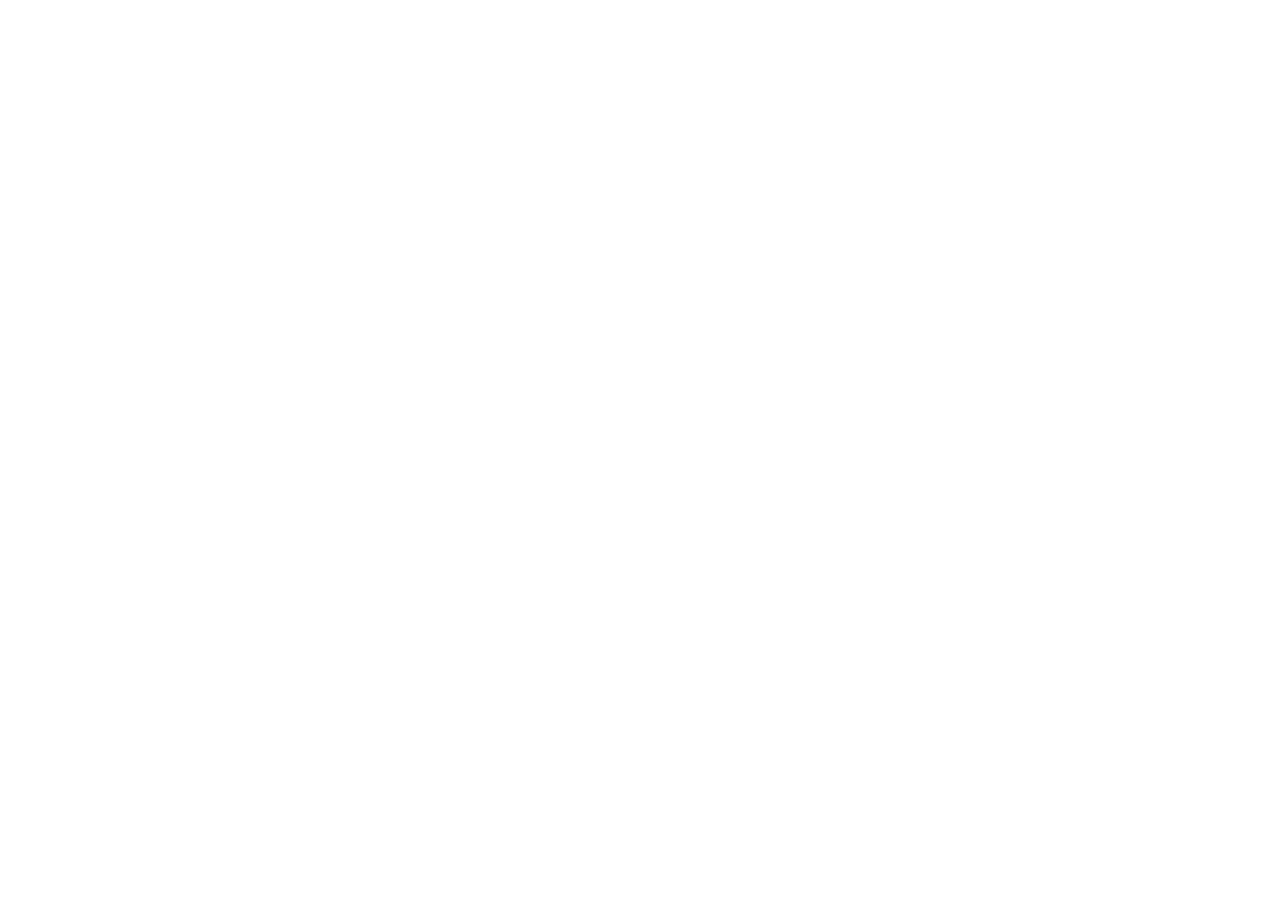
==== index.html @ f56134b8 "提交资料" ====
<!DOCTYPE html>
<html lang="zh-CN">

<head>
    <meta charset="UTF-8">
    <meta name="viewport" content="width=device-width, initial-scale=1.0">
    <title>Document</title>
</head>

<body>

</body>

</html>
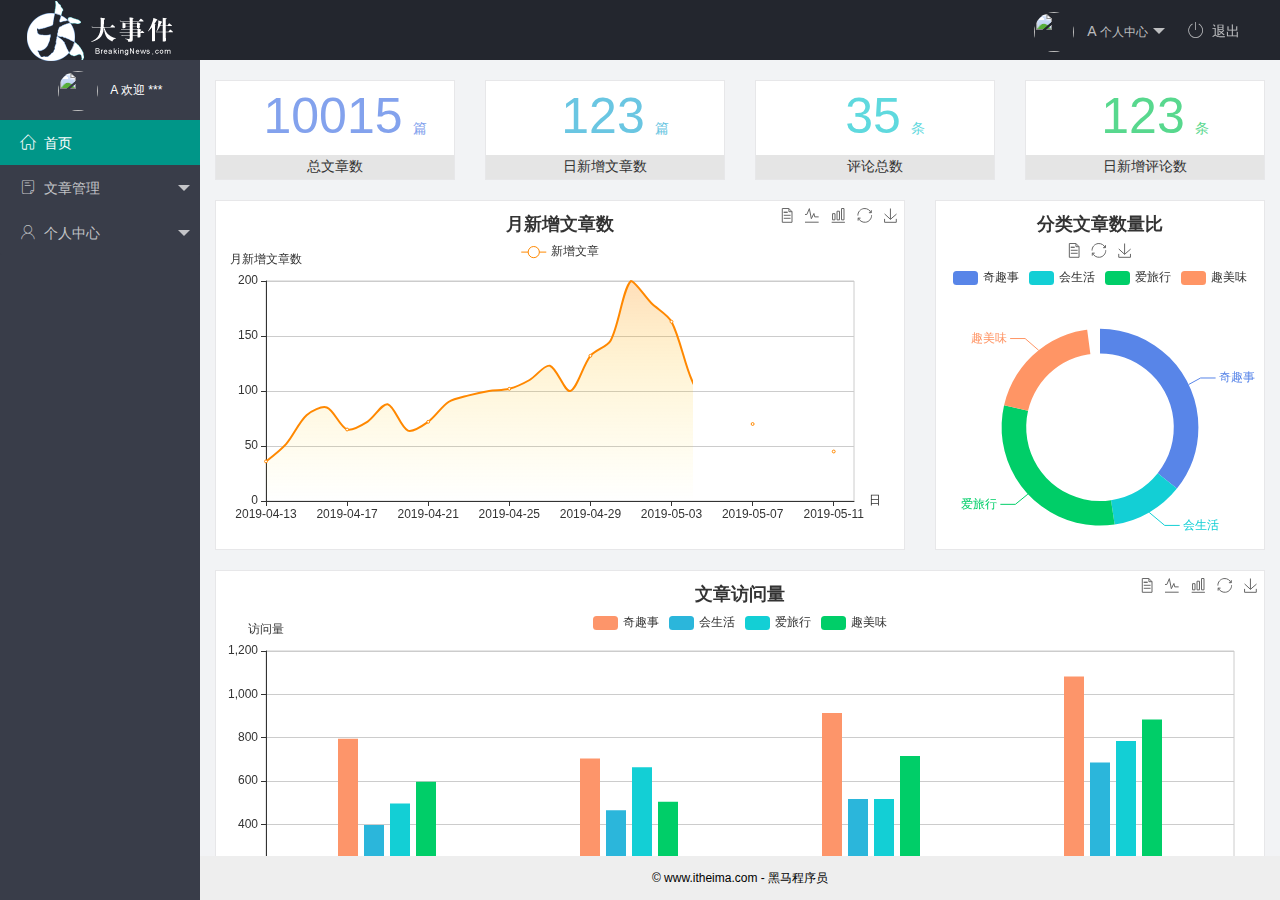
==== commit fdb45d20: "个人中心数据提交" ====
--- a/index.html
+++ b/index.html
@@ -1,14 +1,104 @@
 <!DOCTYPE html>
-<html lang="zh-CN">
+<html lang="en">
 
 <head>
-    <meta charset="UTF-8">
-    <meta name="viewport" content="width=device-width, initial-scale=1.0">
-    <title>Document</title>
+    <meta charset="utf-8">
+    <meta name="viewport" content="width=device-width, initial-scale=1, maximum-scale=1">
+    <title>后台主页</title>
+    <!-- 导入layui样式 -->
+    <link rel="stylesheet" href="assets/lib/layui/css/layui.css">
+    <!-- 导入第三方字体图标库 -->
+    <link rel="stylesheet" href="assets/fonts/iconfont.css">
+    <!-- 导入自己的css样式 -->
+    <link rel="stylesheet" href="assets/css/index.css">
 </head>
 
-<body>
+<body class="layui-layout-body">
+    <div class="layui-layout layui-layout-admin">
+        <div class="layui-header">
+            <div class="layui-logo">
+                <img src="assets/images/logo.png" alt="">
+            </div>
+            <!-- 头部区域（可配合layui已有的水平导航） -->
+            <ul class="layui-nav layui-layout-right">
+                <li class="layui-nav-item">
+                    <!-- 右侧导航栏上面的头像 -->
+                    <a href="javascript:;" class="userinfo">
+                        <img src="http://t.cn/RCzsdCq" class="layui-nav-img">
+                        <span class="text-avatar">A</span>
+                        个人中心
+                    </a>
+                    <dl class="layui-nav-child">
+                        <dd><a href="/user/user_info.html">基本资料</a></dd>
+                        <dd><a href="/user/user_avatar.html">更换头像</a></dd>
+                        <dd><a href="/user/user_pwd.html">重置密码</a></dd>
+                    </dl>
+                </li>
+                <li class="layui-nav-item">
+                    <a href="javascript:;" id="btnLogout"><span class="iconfont icon-tuichu"></span>退出</a>
+                </li>
+            </ul>
+        </div>
+        <div class="layui-side layui-bg-black">
+            <div class="layui-side-scroll">
+                <!-- 左侧侧边栏上面的头像 -->
+                <div class="userinfo">
+                    <img src="http://t.cn/RCzsdCq" class="layui-nav-img">
+                    <span class="text-avatar">A</span>
+                    <span id="welcome">欢迎 ***</span>
+                </div>
+                <!-- 左侧导航区域（可配合layui已有的垂直导航） -->
+                <!-- lay-shrink="all"  实现左侧菜单互斥效果 -->
+                <ul class="layui-nav layui-nav-tree " lay-shrink="all">
+                    <!-- 为首页对应的导航 Item 项添加默认高亮效果 -->
+                    <li class=" layui-nav-item layui-this">
+                        <a href="./home/dashboard.html" target="fm">
+                            <span class="iconfont icon-home"></span>首页
+                        </a>
+                    </li>
+                    <li class=" layui-nav-item">
+                        <a href="javascript:;"><span class="iconfont icon-16"></span>文章管理</a>
+                        <dl class="layui-nav-child">
+                            <dd><a href="javascript:;">
+                                    <i class="layui-icon layui-icon-app"></i> 文章类别</a></dd>
+                            <dd><a href="javascript:;">
+                                    <i class="layui-icon layui-icon-app"></i> 文章列表</a></dd>
+                            <dd><a href="javascript:;">
+                                    <i class="layui-icon layui-icon-app"></i> 发布文章</a></dd>
+                        </dl>
+                    </li>
+                    <li class="layui-nav-item">
+                        <a href="javascript:;"><span class="iconfont icon-user"></span>个人中心</a>
+                        <dl class="layui-nav-child">
+                            <dd><a href="javascript:;"><i class="layui-icon layui-icon-app"></i> 基本资料</a></dd>
+                            <!-- 修改 index.html 中对应链接的属性 -->
+                            <dd><a href="user/user_avatar.html" target="fm"><i class="layui-icon layui-icon-app"></i>
+                                    更换头像</a></dd>
+                            <dd><a href="javascript:;"><i class="layui-icon layui-icon-app"></i> 重置密码</a></dd>
+                        </dl>
+                    </li>
+                </ul>
+            </div>
+        </div>
 
+        <div class="layui-body">
+            <!-- 内容主体区域 -->
+            <iframe src="./home/dashboard.html" name="fm" frameborder="0"></iframe>
+        </div>
+
+        <div class="layui-footer">
+            <!-- 底部固定区域 -->
+            © www.itheima.com - 黑马程序员
+        </div>
+    </div>
+    <!-- 导入layui的js文件 -->
+    <script src="assets/lib/layui/layui.all.js"></script>
+    <!-- 导入jquery的js -->
+    <script src="assets/lib/jquery.js"></script>
+    <!-- 导入baseAPI.JS -->
+    <script src="assets/js/baseAPI.js"></script>
+    <!-- 导入自己创建的js文件 -->
+    <script src="assets/js/index.js"></script>
 </body>
 
 </html>--- a/assets/lib/layui/css/layui.css
+++ b/assets/lib/layui/css/layui.css
@@ -0,0 +1,2 @@
+/** layui-v2.5.5 MIT License By https://www.layui.com */
+ .layui-inline,img{display:inline-block;vertical-align:middle}h1,h2,h3,h4,h5,h6{font-weight:400}.layui-edge,.layui-header,.layui-inline,.layui-main{position:relative}.layui-body,.layui-edge,.layui-elip{overflow:hidden}.layui-btn,.layui-edge,.layui-inline,img{vertical-align:middle}.layui-btn,.layui-disabled,.layui-icon,.layui-unselect{-moz-user-select:none;-webkit-user-select:none;-ms-user-select:none}.layui-elip,.layui-form-checkbox span,.layui-form-pane .layui-form-label{text-overflow:ellipsis;white-space:nowrap}.layui-breadcrumb,.layui-tree-btnGroup{visibility:hidden}blockquote,body,button,dd,div,dl,dt,form,h1,h2,h3,h4,h5,h6,input,li,ol,p,pre,td,textarea,th,ul{margin:0;padding:0;-webkit-tap-highlight-color:rgba(0,0,0,0)}a:active,a:hover{outline:0}img{border:none}li{list-style:none}table{border-collapse:collapse;border-spacing:0}h4,h5,h6{font-size:100%}button,input,optgroup,option,select,textarea{font-family:inherit;font-size:inherit;font-style:inherit;font-weight:inherit;outline:0}pre{white-space:pre-wrap;white-space:-moz-pre-wrap;white-space:-pre-wrap;white-space:-o-pre-wrap;word-wrap:break-word}body{line-height:24px;font:14px Helvetica Neue,Helvetica,PingFang SC,Tahoma,Arial,sans-serif}hr{height:1px;margin:10px 0;border:0;clear:both}a{color:#333;text-decoration:none}a:hover{color:#777}a cite{font-style:normal;*cursor:pointer}.layui-border-box,.layui-border-box *{box-sizing:border-box}.layui-box,.layui-box *{box-sizing:content-box}.layui-clear{clear:both;*zoom:1}.layui-clear:after{content:'\20';clear:both;*zoom:1;display:block;height:0}.layui-inline{*display:inline;*zoom:1}.layui-edge{display:inline-block;width:0;height:0;border-width:6px;border-style:dashed;border-color:transparent}.layui-edge-top{top:-4px;border-bottom-color:#999;border-bottom-style:solid}.layui-edge-right{border-left-color:#999;border-left-style:solid}.layui-edge-bottom{top:2px;border-top-color:#999;border-top-style:solid}.layui-edge-left{border-right-color:#999;border-right-style:solid}.layui-disabled,.layui-disabled:hover{color:#d2d2d2!important;cursor:not-allowed!important}.layui-circle{border-radius:100%}.layui-show{display:block!important}.layui-hide{display:none!important}@font-face{font-family:layui-icon;src:url(../font/iconfont.eot?v=250);src:url(../font/iconfont.eot?v=250#iefix) format('embedded-opentype'),url(../font/iconfont.woff2?v=250) format('woff2'),url(../font/iconfont.woff?v=250) format('woff'),url(../font/iconfont.ttf?v=250) format('truetype'),url(../font/iconfont.svg?v=250#layui-icon) format('svg')}.layui-icon{font-family:layui-icon!important;font-size:16px;font-style:normal;-webkit-font-smoothing:antialiased;-moz-osx-font-smoothing:grayscale}.layui-icon-reply-fill:before{content:"\e611"}.layui-icon-set-fill:before{content:"\e614"}.layui-icon-menu-fill:before{content:"\e60f"}.layui-icon-search:before{content:"\e615"}.layui-icon-share:before{content:"\e641"}.layui-icon-set-sm:before{content:"\e620"}.layui-icon-engine:before{content:"\e628"}.layui-icon-close:before{content:"\1006"}.layui-icon-close-fill:before{content:"\1007"}.layui-icon-chart-screen:before{content:"\e629"}.layui-icon-star:before{content:"\e600"}.layui-icon-circle-dot:before{content:"\e617"}.layui-icon-chat:before{content:"\e606"}.layui-icon-release:before{content:"\e609"}.layui-icon-list:before{content:"\e60a"}.layui-icon-chart:before{content:"\e62c"}.layui-icon-ok-circle:before{content:"\1005"}.layui-icon-layim-theme:before{content:"\e61b"}.layui-icon-table:before{content:"\e62d"}.layui-icon-right:before{content:"\e602"}.layui-icon-left:before{content:"\e603"}.layui-icon-cart-simple:before{content:"\e698"}.layui-icon-face-cry:before{content:"\e69c"}.layui-icon-face-smile:before{content:"\e6af"}.layui-icon-survey:before{content:"\e6b2"}.layui-icon-tree:before{content:"\e62e"}.layui-icon-upload-circle:before{content:"\e62f"}.layui-icon-add-circle:before{content:"\e61f"}.layui-icon-download-circle:before{content:"\e601"}.layui-icon-templeate-1:before{content:"\e630"}.layui-icon-util:before{content:"\e631"}.layui-icon-face-surprised:before{content:"\e664"}.layui-icon-edit:before{content:"\e642"}.layui-icon-speaker:before{content:"\e645"}.layui-icon-down:before{content:"\e61a"}.layui-icon-file:before{content:"\e621"}.layui-icon-layouts:before{content:"\e632"}.layui-icon-rate-half:before{content:"\e6c9"}.layui-icon-add-circle-fine:before{content:"\e608"}.layui-icon-prev-circle:before{content:"\e633"}.layui-icon-read:before{content:"\e705"}.layui-icon-404:before{content:"\e61c"}.layui-icon-carousel:before{content:"\e634"}.layui-icon-help:before{content:"\e607"}.layui-icon-code-circle:before{content:"\e635"}.layui-icon-water:before{content:"\e636"}.layui-icon-username:before{content:"\e66f"}.layui-icon-find-fill:before{content:"\e670"}.layui-icon-about:before{content:"\e60b"}.layui-icon-location:before{content:"\e715"}.layui-icon-up:before{content:"\e619"}.layui-icon-pause:before{content:"\e651"}.layui-icon-date:before{content:"\e637"}.layui-icon-layim-uploadfile:before{content:"\e61d"}.layui-icon-delete:before{content:"\e640"}.layui-icon-play:before{content:"\e652"}.layui-icon-top:before{content:"\e604"}.layui-icon-friends:before{content:"\e612"}.layui-icon-refresh-3:before{content:"\e9aa"}.layui-icon-ok:before{content:"\e605"}.layui-icon-layer:before{content:"\e638"}.layui-icon-face-smile-fine:before{content:"\e60c"}.layui-icon-dollar:before{content:"\e659"}.layui-icon-group:before{content:"\e613"}.layui-icon-layim-download:before{content:"\e61e"}.layui-icon-picture-fine:before{content:"\e60d"}.layui-icon-link:before{content:"\e64c"}.layui-icon-diamond:before{content:"\e735"}.layui-icon-log:before{content:"\e60e"}.layui-icon-rate-solid:before{content:"\e67a"}.layui-icon-fonts-del:before{content:"\e64f"}.layui-icon-unlink:before{content:"\e64d"}.layui-icon-fonts-clear:before{content:"\e639"}.layui-icon-triangle-r:before{content:"\e623"}.layui-icon-circle:before{content:"\e63f"}.layui-icon-radio:before{content:"\e643"}.layui-icon-align-center:before{content:"\e647"}.layui-icon-align-right:before{content:"\e648"}.layui-icon-align-left:before{content:"\e649"}.layui-icon-loading-1:before{content:"\e63e"}.layui-icon-return:before{content:"\e65c"}.layui-icon-fonts-strong:before{content:"\e62b"}.layui-icon-upload:before{content:"\e67c"}.layui-icon-dialogue:before{content:"\e63a"}.layui-icon-video:before{content:"\e6ed"}.layui-icon-headset:before{content:"\e6fc"}.layui-icon-cellphone-fine:before{content:"\e63b"}.layui-icon-add-1:before{content:"\e654"}.layui-icon-face-smile-b:before{content:"\e650"}.layui-icon-fonts-html:before{content:"\e64b"}.layui-icon-form:before{content:"\e63c"}.layui-icon-cart:before{content:"\e657"}.layui-icon-camera-fill:before{content:"\e65d"}.layui-icon-tabs:before{content:"\e62a"}.layui-icon-fonts-code:before{content:"\e64e"}.layui-icon-fire:before{content:"\e756"}.layui-icon-set:before{content:"\e716"}.layui-icon-fonts-u:before{content:"\e646"}.layui-icon-triangle-d:before{content:"\e625"}.layui-icon-tips:before{content:"\e702"}.layui-icon-picture:before{content:"\e64a"}.layui-icon-more-vertical:before{content:"\e671"}.layui-icon-flag:before{content:"\e66c"}.layui-icon-loading:before{content:"\e63d"}.layui-icon-fonts-i:before{content:"\e644"}.layui-icon-refresh-1:before{content:"\e666"}.layui-icon-rmb:before{content:"\e65e"}.layui-icon-home:before{content:"\e68e"}.layui-icon-user:before{content:"\e770"}.layui-icon-notice:before{content:"\e667"}.layui-icon-login-weibo:before{content:"\e675"}.layui-icon-voice:before{content:"\e688"}.layui-icon-upload-drag:before{content:"\e681"}.layui-icon-login-qq:before{content:"\e676"}.layui-icon-snowflake:before{content:"\e6b1"}.layui-icon-file-b:before{content:"\e655"}.layui-icon-template:before{content:"\e663"}.layui-icon-auz:before{content:"\e672"}.layui-icon-console:before{content:"\e665"}.layui-icon-app:before{content:"\e653"}.layui-icon-prev:before{content:"\e65a"}.layui-icon-website:before{content:"\e7ae"}.layui-icon-next:before{content:"\e65b"}.layui-icon-component:before{content:"\e857"}.layui-icon-more:before{content:"\e65f"}.layui-icon-login-wechat:before{content:"\e677"}.layui-icon-shrink-right:before{content:"\e668"}.layui-icon-spread-left:before{content:"\e66b"}.layui-icon-camera:before{content:"\e660"}.layui-icon-note:before{content:"\e66e"}.layui-icon-refresh:before{content:"\e669"}.layui-icon-female:before{content:"\e661"}.layui-icon-male:before{content:"\e662"}.layui-icon-password:before{content:"\e673"}.layui-icon-senior:before{content:"\e674"}.layui-icon-theme:before{content:"\e66a"}.layui-icon-tread:before{content:"\e6c5"}.layui-icon-praise:before{content:"\e6c6"}.layui-icon-star-fill:before{content:"\e658"}.layui-icon-rate:before{content:"\e67b"}.layui-icon-template-1:before{content:"\e656"}.layui-icon-vercode:before{content:"\e679"}.layui-icon-cellphone:before{content:"\e678"}.layui-icon-screen-full:before{content:"\e622"}.layui-icon-screen-restore:before{content:"\e758"}.layui-icon-cols:before{content:"\e610"}.layui-icon-export:before{content:"\e67d"}.layui-icon-print:before{content:"\e66d"}.layui-icon-slider:before{content:"\e714"}.layui-icon-addition:before{content:"\e624"}.layui-icon-subtraction:before{content:"\e67e"}.layui-icon-service:before{content:"\e626"}.layui-icon-transfer:before{content:"\e691"}.layui-main{width:1140px;margin:0 auto}.layui-header{z-index:1000;height:60px}.layui-header a:hover{transition:all .5s;-webkit-transition:all .5s}.layui-side{position:fixed;left:0;top:0;bottom:0;z-index:999;width:200px;overflow-x:hidden}.layui-side-scroll{position:relative;width:220px;height:100%;overflow-x:hidden}.layui-body{position:absolute;left:200px;right:0;top:0;bottom:0;z-index:998;width:auto;overflow-y:auto;box-sizing:border-box}.layui-layout-body{overflow:hidden}.layui-layout-admin .layui-header{background-color:#23262E}.layui-layout-admin .layui-side{top:60px;width:200px;overflow-x:hidden}.layui-layout-admin .layui-body{position:fixed;top:60px;bottom:44px}.layui-layout-admin .layui-main{width:auto;margin:0 15px}.layui-layout-admin .layui-footer{position:fixed;left:200px;right:0;bottom:0;height:44px;line-height:44px;padding:0 15px;background-color:#eee}.layui-layout-admin .layui-logo{position:absolute;left:0;top:0;width:200px;height:100%;line-height:60px;text-align:center;color:#009688;font-size:16px}.layui-layout-admin .layui-header .layui-nav{background:0 0}.layui-layout-left{position:absolute!important;left:200px;top:0}.layui-layout-right{position:absolute!important;right:0;top:0}.layui-container{position:relative;margin:0 auto;padding:0 15px;box-sizing:border-box}.layui-fluid{position:relative;margin:0 auto;padding:0 15px}.layui-row:after,.layui-row:before{content:'';display:block;clear:both}.layui-col-lg1,.layui-col-lg10,.layui-col-lg11,.layui-col-lg12,.layui-col-lg2,.layui-col-lg3,.layui-col-lg4,.layui-col-lg5,.layui-col-lg6,.layui-col-lg7,.layui-col-lg8,.layui-col-lg9,.layui-col-md1,.layui-col-md10,.layui-col-md11,.layui-col-md12,.layui-col-md2,.layui-col-md3,.layui-col-md4,.layui-col-md5,.layui-col-md6,.layui-col-md7,.layui-col-md8,.layui-col-md9,.layui-col-sm1,.layui-col-sm10,.layui-col-sm11,.layui-col-sm12,.layui-col-sm2,.layui-col-sm3,.layui-col-sm4,.layui-col-sm5,.layui-col-sm6,.layui-col-sm7,.layui-col-sm8,.layui-col-sm9,.layui-col-xs1,.layui-col-xs10,.layui-col-xs11,.layui-col-xs12,.layui-col-xs2,.layui-col-xs3,.layui-col-xs4,.layui-col-xs5,.layui-col-xs6,.layui-col-xs7,.layui-col-xs8,.layui-col-xs9{position:relative;display:block;box-sizing:border-box}.layui-col-xs1,.layui-col-xs10,.layui-col-xs11,.layui-col-xs12,.layui-col-xs2,.layui-col-xs3,.layui-col-xs4,.layui-col-xs5,.layui-col-xs6,.layui-col-xs7,.layui-col-xs8,.layui-col-xs9{float:left}.layui-col-xs1{width:8.33333333%}.layui-col-xs2{width:16.66666667%}.layui-col-xs3{width:25%}.layui-col-xs4{width:33.33333333%}.layui-col-xs5{width:41.66666667%}.layui-col-xs6{width:50%}.layui-col-xs7{width:58.33333333%}.layui-col-xs8{width:66.66666667%}.layui-col-xs9{width:75%}.layui-col-xs10{width:83.33333333%}.layui-col-xs11{width:91.66666667%}.layui-col-xs12{width:100%}.layui-col-xs-offset1{margin-left:8.33333333%}.layui-col-xs-offset2{margin-left:16.66666667%}.layui-col-xs-offset3{margin-left:25%}.layui-col-xs-offset4{margin-left:33.33333333%}.layui-col-xs-offset5{margin-left:41.66666667%}.layui-col-xs-offset6{margin-left:50%}.layui-col-xs-offset7{margin-left:58.33333333%}.layui-col-xs-offset8{margin-left:66.66666667%}.layui-col-xs-offset9{margin-left:75%}.layui-col-xs-offset10{margin-left:83.33333333%}.layui-col-xs-offset11{margin-left:91.66666667%}.layui-col-xs-offset12{margin-left:100%}@media screen and (max-width:768px){.layui-hide-xs{display:none!important}.layui-show-xs-block{display:block!important}.layui-show-xs-inline{display:inline!important}.layui-show-xs-inline-block{display:inline-block!important}}@media screen and (min-width:768px){.layui-container{width:750px}.layui-hide-sm{display:none!important}.layui-show-sm-block{display:block!important}.layui-show-sm-inline{display:inline!important}.layui-show-sm-inline-block{display:inline-block!important}.layui-col-sm1,.layui-col-sm10,.layui-col-sm11,.layui-col-sm12,.layui-col-sm2,.layui-col-sm3,.layui-col-sm4,.layui-col-sm5,.layui-col-sm6,.layui-col-sm7,.layui-col-sm8,.layui-col-sm9{float:left}.layui-col-sm1{width:8.33333333%}.layui-col-sm2{width:16.66666667%}.layui-col-sm3{width:25%}.layui-col-sm4{width:33.33333333%}.layui-col-sm5{width:41.66666667%}.layui-col-sm6{width:50%}.layui-col-sm7{width:58.33333333%}.layui-col-sm8{width:66.66666667%}.layui-col-sm9{width:75%}.layui-col-sm10{width:83.33333333%}.layui-col-sm11{width:91.66666667%}.layui-col-sm12{width:100%}.layui-col-sm-offset1{margin-left:8.33333333%}.layui-col-sm-offset2{margin-left:16.66666667%}.layui-col-sm-offset3{margin-left:25%}.layui-col-sm-offset4{margin-left:33.33333333%}.layui-col-sm-offset5{margin-left:41.66666667%}.layui-col-sm-offset6{margin-left:50%}.layui-col-sm-offset7{margin-left:58.33333333%}.layui-col-sm-offset8{margin-left:66.66666667%}.layui-col-sm-offset9{margin-left:75%}.layui-col-sm-offset10{margin-left:83.33333333%}.layui-col-sm-offset11{margin-left:91.66666667%}.layui-col-sm-offset12{margin-left:100%}}@media screen and (min-width:992px){.layui-container{width:970px}.layui-hide-md{display:none!important}.layui-show-md-block{display:block!important}.layui-show-md-inline{display:inline!important}.layui-show-md-inline-block{display:inline-block!important}.layui-col-md1,.layui-col-md10,.layui-col-md11,.layui-col-md12,.layui-col-md2,.layui-col-md3,.layui-col-md4,.layui-col-md5,.layui-col-md6,.layui-col-md7,.layui-col-md8,.layui-col-md9{float:left}.layui-col-md1{width:8.33333333%}.layui-col-md2{width:16.66666667%}.layui-col-md3{width:25%}.layui-col-md4{width:33.33333333%}.layui-col-md5{width:41.66666667%}.layui-col-md6{width:50%}.layui-col-md7{width:58.33333333%}.layui-col-md8{width:66.66666667%}.layui-col-md9{width:75%}.layui-col-md10{width:83.33333333%}.layui-col-md11{width:91.66666667%}.layui-col-md12{width:100%}.layui-col-md-offset1{margin-left:8.33333333%}.layui-col-md-offset2{margin-left:16.66666667%}.layui-col-md-offset3{margin-left:25%}.layui-col-md-offset4{margin-left:33.33333333%}.layui-col-md-offset5{margin-left:41.66666667%}.layui-col-md-offset6{margin-left:50%}.layui-col-md-offset7{margin-left:58.33333333%}.layui-col-md-offset8{margin-left:66.66666667%}.layui-col-md-offset9{margin-left:75%}.layui-col-md-offset10{margin-left:83.33333333%}.layui-col-md-offset11{margin-left:91.66666667%}.layui-col-md-offset12{margin-left:100%}}@media screen and (min-width:1200px){.layui-container{width:1170px}.layui-hide-lg{display:none!important}.layui-show-lg-block{display:block!important}.layui-show-lg-inline{display:inline!important}.layui-show-lg-inline-block{display:inline-block!important}.layui-col-lg1,.layui-col-lg10,.layui-col-lg11,.layui-col-lg12,.layui-col-lg2,.layui-col-lg3,.layui-col-lg4,.layui-col-lg5,.layui-col-lg6,.layui-col-lg7,.layui-col-lg8,.layui-col-lg9{float:left}.layui-col-lg1{width:8.33333333%}.layui-col-lg2{width:16.66666667%}.layui-col-lg3{width:25%}.layui-col-lg4{width:33.33333333%}.layui-col-lg5{width:41.66666667%}.layui-col-lg6{width:50%}.layui-col-lg7{width:58.33333333%}.layui-col-lg8{width:66.66666667%}.layui-col-lg9{width:75%}.layui-col-lg10{width:83.33333333%}.layui-col-lg11{width:91.66666667%}.layui-col-lg12{width:100%}.layui-col-lg-offset1{margin-left:8.33333333%}.layui-col-lg-offset2{margin-left:16.66666667%}.layui-col-lg-offset3{margin-left:25%}.layui-col-lg-offset4{margin-left:33.33333333%}.layui-col-lg-offset5{margin-left:41.66666667%}.layui-col-lg-offset6{margin-left:50%}.layui-col-lg-offset7{margin-left:58.33333333%}.layui-col-lg-offset8{margin-left:66.66666667%}.layui-col-lg-offset9{margin-left:75%}.layui-col-lg-offset10{margin-left:83.33333333%}.layui-col-lg-offset11{margin-left:91.66666667%}.layui-col-lg-offset12{margin-left:100%}}.layui-col-space1{margin:-.5px}.layui-col-space1>*{padding:.5px}.layui-col-space3{margin:-1.5px}.layui-col-space3>*{padding:1.5px}.layui-col-space5{margin:-2.5px}.layui-col-space5>*{padding:2.5px}.layui-col-space8{margin:-3.5px}.layui-col-space8>*{padding:3.5px}.layui-col-space10{margin:-5px}.layui-col-space10>*{padding:5px}.layui-col-space12{margin:-6px}.layui-col-space12>*{padding:6px}.layui-col-space15{margin:-7.5px}.layui-col-space15>*{padding:7.5px}.layui-col-space18{margin:-9px}.layui-col-space18>*{padding:9px}.layui-col-space20{margin:-10px}.layui-col-space20>*{padding:10px}.layui-col-space22{margin:-11px}.layui-col-space22>*{padding:11px}.layui-col-space25{margin:-12.5px}.layui-col-space25>*{padding:12.5px}.layui-col-space30{margin:-15px}.layui-col-space30>*{padding:15px}.layui-btn,.layui-input,.layui-select,.layui-textarea,.layui-upload-button{outline:0;-webkit-appearance:none;transition:all .3s;-webkit-transition:all .3s;box-sizing:border-box}.layui-elem-quote{margin-bottom:10px;padding:15px;line-height:22px;border-left:5px solid #009688;border-radius:0 2px 2px 0;background-color:#f2f2f2}.layui-quote-nm{border-style:solid;border-width:1px 1px 1px 5px;background:0 0}.layui-elem-field{margin-bottom:10px;padding:0;border-width:1px;border-style:solid}.layui-elem-field legend{margin-left:20px;padding:0 10px;font-size:20px;font-weight:300}.layui-field-title{margin:10px 0 20px;border-width:1px 0 0}.layui-field-box{padding:10px 15px}.layui-field-title .layui-field-box{padding:10px 0}.layui-progress{position:relative;height:6px;border-radius:20px;background-color:#e2e2e2}.layui-progress-bar{position:absolute;left:0;top:0;width:0;max-width:100%;height:6px;border-radius:20px;text-align:right;background-color:#5FB878;transition:all .3s;-webkit-transition:all .3s}.layui-progress-big,.layui-progress-big .layui-progress-bar{height:18px;line-height:18px}.layui-progress-text{position:relative;top:-20px;line-height:18px;font-size:12px;color:#666}.layui-progress-big .layui-progress-text{position:static;padding:0 10px;color:#fff}.layui-collapse{border-width:1px;border-style:solid;border-radius:2px}.layui-colla-content,.layui-colla-item{border-top-width:1px;border-top-style:solid}.layui-colla-item:first-child{border-top:none}.layui-colla-title{position:relative;height:42px;line-height:42px;padding:0 15px 0 35px;color:#333;background-color:#f2f2f2;cursor:pointer;font-size:14px;overflow:hidden}.layui-colla-content{display:none;padding:10px 15px;line-height:22px;color:#666}.layui-colla-icon{position:absolute;left:15px;top:0;font-size:14px}.layui-card{margin-bottom:15px;border-radius:2px;background-color:#fff;box-shadow:0 1px 2px 0 rgba(0,0,0,.05)}.layui-card:last-child{margin-bottom:0}.layui-card-header{position:relative;height:42px;line-height:42px;padding:0 15px;border-bottom:1px solid #f6f6f6;color:#333;border-radius:2px 2px 0 0;font-size:14px}.layui-bg-black,.layui-bg-blue,.layui-bg-cyan,.layui-bg-green,.layui-bg-orange,.layui-bg-red{color:#fff!important}.layui-card-body{position:relative;padding:10px 15px;line-height:24px}.layui-card-body[pad15]{padding:15px}.layui-card-body[pad20]{padding:20px}.layui-card-body .layui-table{margin:5px 0}.layui-card .layui-tab{margin:0}.layui-panel-window{position:relative;padding:15px;border-radius:0;border-top:5px solid #E6E6E6;background-color:#fff}.layui-auxiliar-moving{position:fixed;left:0;right:0;top:0;bottom:0;width:100%;height:100%;background:0 0;z-index:9999999999}.layui-form-label,.layui-form-mid,.layui-form-select,.layui-input-block,.layui-input-inline,.layui-textarea{position:relative}.layui-bg-red{background-color:#FF5722!important}.layui-bg-orange{background-color:#FFB800!important}.layui-bg-green{background-color:#009688!important}.layui-bg-cyan{background-color:#2F4056!important}.layui-bg-blue{background-color:#1E9FFF!important}.layui-bg-black{background-color:#393D49!important}.layui-bg-gray{background-color:#eee!important;color:#666!important}.layui-badge-rim,.layui-colla-content,.layui-colla-item,.layui-collapse,.layui-elem-field,.layui-form-pane .layui-form-item[pane],.layui-form-pane .layui-form-label,.layui-input,.layui-layedit,.layui-layedit-tool,.layui-quote-nm,.layui-select,.layui-tab-bar,.layui-tab-card,.layui-tab-title,.layui-tab-title .layui-this:after,.layui-textarea{border-color:#e6e6e6}.layui-timeline-item:before,hr{background-color:#e6e6e6}.layui-text{line-height:22px;font-size:14px;color:#666}.layui-text h1,.layui-text h2,.layui-text h3{font-weight:500;color:#333}.layui-text h1{font-size:30px}.layui-text h2{font-size:24px}.layui-text h3{font-size:18px}.layui-text a:not(.layui-btn){color:#01AAED}.layui-text a:not(.layui-btn):hover{text-decoration:underline}.layui-text ul{padding:5px 0 5px 15px}.layui-text ul li{margin-top:5px;list-style-type:disc}.layui-text em,.layui-word-aux{color:#999!important;padding:0 5px!important}.layui-btn{display:inline-block;height:38px;line-height:38px;padding:0 18px;background-color:#009688;color:#fff;white-space:nowrap;text-align:center;font-size:14px;border:none;border-radius:2px;cursor:pointer}.layui-btn:hover{opacity:.8;filter:alpha(opacity=80);color:#fff}.layui-btn:active{opacity:1;filter:alpha(opacity=100)}.layui-btn+.layui-btn{margin-left:10px}.layui-btn-container{font-size:0}.layui-btn-container .layui-btn{margin-right:10px;margin-bottom:10px}.layui-btn-container .layui-btn+.layui-btn{margin-left:0}.layui-table .layui-btn-container .layui-btn{margin-bottom:9px}.layui-btn-radius{border-radius:100px}.layui-btn .layui-icon{margin-right:3px;font-size:18px;vertical-align:bottom;vertical-align:middle\9}.layui-btn-primary{border:1px solid #C9C9C9;background-color:#fff;color:#555}.layui-btn-primary:hover{border-color:#009688;color:#333}.layui-btn-normal{background-color:#1E9FFF}.layui-btn-warm{background-color:#FFB800}.layui-btn-danger{background-color:#FF5722}.layui-btn-checked{background-color:#5FB878}.layui-btn-disabled,.layui-btn-disabled:active,.layui-btn-disabled:hover{border:1px solid #e6e6e6;background-color:#FBFBFB;color:#C9C9C9;cursor:not-allowed;opacity:1}.layui-btn-lg{height:44px;line-height:44px;padding:0 25px;font-size:16px}.layui-btn-sm{height:30px;line-height:30px;padding:0 10px;font-size:12px}.layui-btn-sm i{font-size:16px!important}.layui-btn-xs{height:22px;line-height:22px;padding:0 5px;font-size:12px}.layui-btn-xs i{font-size:14px!important}.layui-btn-group{display:inline-block;vertical-align:middle;font-size:0}.layui-btn-group .layui-btn{margin-left:0!important;margin-right:0!important;border-left:1px solid rgba(255,255,255,.5);border-radius:0}.layui-btn-group .layui-btn-primary{border-left:none}.layui-btn-group .layui-btn-primary:hover{border-color:#C9C9C9;color:#009688}.layui-btn-group .layui-btn:first-child{border-left:none;border-radius:2px 0 0 2px}.layui-btn-group .layui-btn-primary:first-child{border-left:1px solid #c9c9c9}.layui-btn-group .layui-btn:last-child{border-radius:0 2px 2px 0}.layui-btn-group .layui-btn+.layui-btn{margin-left:0}.layui-btn-group+.layui-btn-group{margin-left:10px}.layui-btn-fluid{width:100%}.layui-input,.layui-select,.layui-textarea{height:38px;line-height:1.3;line-height:38px\9;border-width:1px;border-style:solid;background-color:#fff;border-radius:2px}.layui-input::-webkit-input-placeholder,.layui-select::-webkit-input-placeholder,.layui-textarea::-webkit-input-placeholder{line-height:1.3}.layui-input,.layui-textarea{display:block;width:100%;padding-left:10px}.layui-input:hover,.layui-textarea:hover{border-color:#D2D2D2!important}.layui-input:focus,.layui-textarea:focus{border-color:#C9C9C9!important}.layui-textarea{min-height:100px;height:auto;line-height:20px;padding:6px 10px;resize:vertical}.layui-select{padding:0 10px}.layui-form input[type=checkbox],.layui-form input[type=radio],.layui-form select{display:none}.layui-form [lay-ignore]{display:initial}.layui-form-item{margin-bottom:15px;clear:both;*zoom:1}.layui-form-item:after{content:'\20';clear:both;*zoom:1;display:block;height:0}.layui-form-label{float:left;display:block;padding:9px 15px;width:80px;font-weight:400;line-height:20px;text-align:right}.layui-form-label-col{display:block;float:none;padding:9px 0;line-height:20px;text-align:left}.layui-form-item .layui-inline{margin-bottom:5px;margin-right:10px}.layui-input-block{margin-left:110px;min-height:36px}.layui-input-inline{display:inline-block;vertical-align:middle}.layui-form-item .layui-input-inline{float:left;width:190px;margin-right:10px}.layui-form-text .layui-input-inline{width:auto}.layui-form-mid{float:left;display:block;padding:9px 0!important;line-height:20px;margin-right:10px}.layui-form-danger+.layui-form-select .layui-input,.layui-form-danger:focus{border-color:#FF5722!important}.layui-form-select .layui-input{padding-right:30px;cursor:pointer}.layui-form-select .layui-edge{position:absolute;right:10px;top:50%;margin-top:-3px;cursor:pointer;border-width:6px;border-top-color:#c2c2c2;border-top-style:solid;transition:all .3s;-webkit-transition:all .3s}.layui-form-select dl{display:none;position:absolute;left:0;top:42px;padding:5px 0;z-index:899;min-width:100%;border:1px solid #d2d2d2;max-height:300px;overflow-y:auto;background-color:#fff;border-radius:2px;box-shadow:0 2px 4px rgba(0,0,0,.12);box-sizing:border-box}.layui-form-select dl dd,.layui-form-select dl dt{padding:0 10px;line-height:36px;white-space:nowrap;overflow:hidden;text-overflow:ellipsis}.layui-form-select dl dt{font-size:12px;color:#999}.layui-form-select dl dd{cursor:pointer}.layui-form-select dl dd:hover{background-color:#f2f2f2;-webkit-transition:.5s all;transition:.5s all}.layui-form-select .layui-select-group dd{padding-left:20px}.layui-form-select dl dd.layui-select-tips{padding-left:10px!important;color:#999}.layui-form-select dl dd.layui-this{background-color:#5FB878;color:#fff}.layui-form-checkbox,.layui-form-select dl dd.layui-disabled{background-color:#fff}.layui-form-selected dl{display:block}.layui-form-checkbox,.layui-form-checkbox *,.layui-form-switch{display:inline-block;vertical-align:middle}.layui-form-selected .layui-edge{margin-top:-9px;-webkit-transform:rotate(180deg);transform:rotate(180deg);margin-top:-3px\9}:root .layui-form-selected .layui-edge{margin-top:-9px\0/IE9}.layui-form-selectup dl{top:auto;bottom:42px}.layui-select-none{margin:5px 0;text-align:center;color:#999}.layui-select-disabled .layui-disabled{border-color:#eee!important}.layui-select-disabled .layui-edge{border-top-color:#d2d2d2}.layui-form-checkbox{position:relative;height:30px;line-height:30px;margin-right:10px;padding-right:30px;cursor:pointer;font-size:0;-webkit-transition:.1s linear;transition:.1s linear;box-sizing:border-box}.layui-form-checkbox span{padding:0 10px;height:100%;font-size:14px;border-radius:2px 0 0 2px;background-color:#d2d2d2;color:#fff;overflow:hidden}.layui-form-checkbox:hover span{background-color:#c2c2c2}.layui-form-checkbox i{position:absolute;right:0;top:0;width:30px;height:28px;border:1px solid #d2d2d2;border-left:none;border-radius:0 2px 2px 0;color:#fff;font-size:20px;text-align:center}.layui-form-checkbox:hover i{border-color:#c2c2c2;color:#c2c2c2}.layui-form-checked,.layui-form-checked:hover{border-color:#5FB878}.layui-form-checked span,.layui-form-checked:hover span{background-color:#5FB878}.layui-form-checked i,.layui-form-checked:hover i{color:#5FB878}.layui-form-item .layui-form-checkbox{margin-top:4px}.layui-form-checkbox[lay-skin=primary]{height:auto!important;line-height:normal!important;min-width:18px;min-height:18px;border:none!important;margin-right:0;padding-left:28px;padding-right:0;background:0 0}.layui-form-checkbox[lay-skin=primary] span{padding-left:0;padding-right:15px;line-height:18px;background:0 0;color:#666}.layui-form-checkbox[lay-skin=primary] i{right:auto;left:0;width:16px;height:16px;line-height:16px;border:1px solid #d2d2d2;font-size:12px;border-radius:2px;background-color:#fff;-webkit-transition:.1s linear;transition:.1s linear}.layui-form-checkbox[lay-skin=primary]:hover i{border-color:#5FB878;color:#fff}.layui-form-checked[lay-skin=primary] i{border-color:#5FB878!important;background-color:#5FB878;color:#fff}.layui-checkbox-disbaled[lay-skin=primary] span{background:0 0!important;color:#c2c2c2}.layui-checkbox-disbaled[lay-skin=primary]:hover i{border-color:#d2d2d2}.layui-form-item .layui-form-checkbox[lay-skin=primary]{margin-top:10px}.layui-form-switch{position:relative;height:22px;line-height:22px;min-width:35px;padding:0 5px;margin-top:8px;border:1px solid #d2d2d2;border-radius:20px;cursor:pointer;background-color:#fff;-webkit-transition:.1s linear;transition:.1s linear}.layui-form-switch i{position:absolute;left:5px;top:3px;width:16px;height:16px;border-radius:20px;background-color:#d2d2d2;-webkit-transition:.1s linear;transition:.1s linear}.layui-form-switch em{position:relative;top:0;width:25px;margin-left:21px;padding:0!important;text-align:center!important;color:#999!important;font-style:normal!important;font-size:12px}.layui-form-onswitch{border-color:#5FB878;background-color:#5FB878}.layui-checkbox-disbaled,.layui-checkbox-disbaled i{border-color:#e2e2e2!important}.layui-form-onswitch i{left:100%;margin-left:-21px;background-color:#fff}.layui-form-onswitch em{margin-left:5px;margin-right:21px;color:#fff!important}.layui-checkbox-disbaled span{background-color:#e2e2e2!important}.layui-checkbox-disbaled:hover i{color:#fff!important}[lay-radio]{display:none}.layui-form-radio,.layui-form-radio *{display:inline-block;vertical-align:middle}.layui-form-radio{line-height:28px;margin:6px 10px 0 0;padding-right:10px;cursor:pointer;font-size:0}.layui-form-radio *{font-size:14px}.layui-form-radio>i{margin-right:8px;font-size:22px;color:#c2c2c2}.layui-form-radio>i:hover,.layui-form-radioed>i{color:#5FB878}.layui-radio-disbaled>i{color:#e2e2e2!important}.layui-form-pane .layui-form-label{width:110px;padding:8px 15px;height:38px;line-height:20px;border-width:1px;border-style:solid;border-radius:2px 0 0 2px;text-align:center;background-color:#FBFBFB;overflow:hidden;box-sizing:border-box}.layui-form-pane .layui-input-inline{margin-left:-1px}.layui-form-pane .layui-input-block{margin-left:110px;left:-1px}.layui-form-pane .layui-input{border-radius:0 2px 2px 0}.layui-form-pane .layui-form-text .layui-form-label{float:none;width:100%;border-radius:2px;box-sizing:border-box;text-align:left}.layui-form-pane .layui-form-text .layui-input-inline{display:block;margin:0;top:-1px;clear:both}.layui-form-pane .layui-form-text .layui-input-block{margin:0;left:0;top:-1px}.layui-form-pane .layui-form-text .layui-textarea{min-height:100px;border-radius:0 0 2px 2px}.layui-form-pane .layui-form-checkbox{margin:4px 0 4px 10px}.layui-form-pane .layui-form-radio,.layui-form-pane .layui-form-switch{margin-top:6px;margin-left:10px}.layui-form-pane .layui-form-item[pane]{position:relative;border-width:1px;border-style:solid}.layui-form-pane .layui-form-item[pane] .layui-form-label{position:absolute;left:0;top:0;height:100%;border-width:0 1px 0 0}.layui-form-pane .layui-form-item[pane] .layui-input-inline{margin-left:110px}@media screen and (max-width:450px){.layui-form-item .layui-form-label{text-overflow:ellipsis;overflow:hidden;white-space:nowrap}.layui-form-item .layui-inline{display:block;margin-right:0;margin-bottom:20px;clear:both}.layui-form-item .layui-inline:after{content:'\20';clear:both;display:block;height:0}.layui-form-item .layui-input-inline{display:block;float:none;left:-3px;width:auto;margin:0 0 10px 112px}.layui-form-item .layui-input-inline+.layui-form-mid{margin-left:110px;top:-5px;padding:0}.layui-form-item .layui-form-checkbox{margin-right:5px;margin-bottom:5px}}.layui-layedit{border-width:1px;border-style:solid;border-radius:2px}.layui-layedit-tool{padding:3px 5px;border-bottom-width:1px;border-bottom-style:solid;font-size:0}.layedit-tool-fixed{position:fixed;top:0;border-top:1px solid #e2e2e2}.layui-layedit-tool .layedit-tool-mid,.layui-layedit-tool .layui-icon{display:inline-block;vertical-align:middle;text-align:center;font-size:14px}.layui-layedit-tool .layui-icon{position:relative;width:32px;height:30px;line-height:30px;margin:3px 5px;color:#777;cursor:pointer;border-radius:2px}.layui-layedit-tool .layui-icon:hover{color:#393D49}.layui-layedit-tool .layui-icon:active{color:#000}.layui-layedit-tool .layedit-tool-active{background-color:#e2e2e2;color:#000}.layui-layedit-tool .layui-disabled,.layui-layedit-tool .layui-disabled:hover{color:#d2d2d2;cursor:not-allowed}.layui-layedit-tool .layedit-tool-mid{width:1px;height:18px;margin:0 10px;background-color:#d2d2d2}.layedit-tool-html{width:50px!important;font-size:30px!important}.layedit-tool-b,.layedit-tool-code,.layedit-tool-help{font-size:16px!important}.layedit-tool-d,.layedit-tool-face,.layedit-tool-image,.layedit-tool-unlink{font-size:18px!important}.layedit-tool-image input{position:absolute;font-size:0;left:0;top:0;width:100%;height:100%;opacity:.01;filter:Alpha(opacity=1);cursor:pointer}.layui-layedit-iframe iframe{display:block;width:100%}#LAY_layedit_code{overflow:hidden}.layui-laypage{display:inline-block;*display:inline;*zoom:1;vertical-align:middle;margin:10px 0;font-size:0}.layui-laypage>a:first-child,.layui-laypage>a:first-child em{border-radius:2px 0 0 2px}.layui-laypage>a:last-child,.layui-laypage>a:last-child em{border-radius:0 2px 2px 0}.layui-laypage>:first-child{margin-left:0!important}.layui-laypage>:last-child{margin-right:0!important}.layui-laypage a,.layui-laypage button,.layui-laypage input,.layui-laypage select,.layui-laypage span{border:1px solid #e2e2e2}.layui-laypage a,.layui-laypage span{display:inline-block;*display:inline;*zoom:1;vertical-align:middle;padding:0 15px;height:28px;line-height:28px;margin:0 -1px 5px 0;background-color:#fff;color:#333;font-size:12px}.layui-flow-more a *,.layui-laypage input,.layui-table-view select[lay-ignore]{display:inline-block}.layui-laypage a:hover{color:#009688}.layui-laypage em{font-style:normal}.layui-laypage .layui-laypage-spr{color:#999;font-weight:700}.layui-laypage a{text-decoration:none}.layui-laypage .layui-laypage-curr{position:relative}.layui-laypage .layui-laypage-curr em{position:relative;color:#fff}.layui-laypage .layui-laypage-curr .layui-laypage-em{position:absolute;left:-1px;top:-1px;padding:1px;width:100%;height:100%;background-color:#009688}.layui-laypage-em{border-radius:2px}.layui-laypage-next em,.layui-laypage-prev em{font-family:Sim sun;font-size:16px}.layui-laypage .layui-laypage-count,.layui-laypage .layui-laypage-limits,.layui-laypage .layui-laypage-refresh,.layui-laypage .layui-laypage-skip{margin-left:10px;margin-right:10px;padding:0;border:none}.layui-laypage .layui-laypage-limits,.layui-laypage .layui-laypage-refresh{vertical-align:top}.layui-laypage .layui-laypage-refresh i{font-size:18px;cursor:pointer}.layui-laypage select{height:22px;padding:3px;border-radius:2px;cursor:pointer}.layui-laypage .layui-laypage-skip{height:30px;line-height:30px;color:#999}.layui-laypage button,.layui-laypage input{height:30px;line-height:30px;border-radius:2px;vertical-align:top;background-color:#fff;box-sizing:border-box}.layui-laypage input{width:40px;margin:0 10px;padding:0 3px;text-align:center}.layui-laypage input:focus,.layui-laypage select:focus{border-color:#009688!important}.layui-laypage button{margin-left:10px;padding:0 10px;cursor:pointer}.layui-table,.layui-table-view{margin:10px 0}.layui-flow-more{margin:10px 0;text-align:center;color:#999;font-size:14px}.layui-flow-more a{height:32px;line-height:32px}.layui-flow-more a *{vertical-align:top}.layui-flow-more a cite{padding:0 20px;border-radius:3px;background-color:#eee;color:#333;font-style:normal}.layui-flow-more a cite:hover{opacity:.8}.layui-flow-more a i{font-size:30px;color:#737383}.layui-table{width:100%;background-color:#fff;color:#666}.layui-table tr{transition:all .3s;-webkit-transition:all .3s}.layui-table th{text-align:left;font-weight:400}.layui-table tbody tr:hover,.layui-table thead tr,.layui-table-click,.layui-table-header,.layui-table-hover,.layui-table-mend,.layui-table-patch,.layui-table-tool,.layui-table-total,.layui-table-total tr,.layui-table[lay-even] tr:nth-child(even){background-color:#f2f2f2}.layui-table td,.layui-table th,.layui-table-col-set,.layui-table-fixed-r,.layui-table-grid-down,.layui-table-header,.layui-table-page,.layui-table-tips-main,.layui-table-tool,.layui-table-total,.layui-table-view,.layui-table[lay-skin=line],.layui-table[lay-skin=row]{border-width:1px;border-style:solid;border-color:#e6e6e6}.layui-table td,.layui-table th{position:relative;padding:9px 15px;min-height:20px;line-height:20px;font-size:14px}.layui-table[lay-skin=line] td,.layui-table[lay-skin=line] th{border-width:0 0 1px}.layui-table[lay-skin=row] td,.layui-table[lay-skin=row] th{border-width:0 1px 0 0}.layui-table[lay-skin=nob] td,.layui-table[lay-skin=nob] th{border:none}.layui-table img{max-width:100px}.layui-table[lay-size=lg] td,.layui-table[lay-size=lg] th{padding:15px 30px}.layui-table-view .layui-table[lay-size=lg] .layui-table-cell{height:40px;line-height:40px}.layui-table[lay-size=sm] td,.layui-table[lay-size=sm] th{font-size:12px;padding:5px 10px}.layui-table-view .layui-table[lay-size=sm] .layui-table-cell{height:20px;line-height:20px}.layui-table[lay-data]{display:none}.layui-table-box{position:relative;overflow:hidden}.layui-table-view .layui-table{position:relative;width:auto;margin:0}.layui-table-view .layui-table[lay-skin=line]{border-width:0 1px 0 0}.layui-table-view .layui-table[lay-skin=row]{border-width:0 0 1px}.layui-table-view .layui-table td,.layui-table-view .layui-table th{padding:5px 0;border-top:none;border-left:none}.layui-table-view .layui-table th.layui-unselect .layui-table-cell span{cursor:pointer}.layui-table-view .layui-table td{cursor:default}.layui-table-view .layui-table td[data-edit=text]{cursor:text}.layui-table-view .layui-form-checkbox[lay-skin=primary] i{width:18px;height:18px}.layui-table-view .layui-form-radio{line-height:0;padding:0}.layui-table-view .layui-form-radio>i{margin:0;font-size:20px}.layui-table-init{position:absolute;left:0;top:0;width:100%;height:100%;text-align:center;z-index:110}.layui-table-init .layui-icon{position:absolute;left:50%;top:50%;margin:-15px 0 0 -15px;font-size:30px;color:#c2c2c2}.layui-table-header{border-width:0 0 1px;overflow:hidden}.layui-table-header .layui-table{margin-bottom:-1px}.layui-table-tool .layui-inline[lay-event]{position:relative;width:26px;height:26px;padding:5px;line-height:16px;margin-right:10px;text-align:center;color:#333;border:1px solid #ccc;cursor:pointer;-webkit-transition:.5s all;transition:.5s all}.layui-table-tool .layui-inline[lay-event]:hover{border:1px solid #999}.layui-table-tool-temp{padding-right:120px}.layui-table-tool-self{position:absolute;right:17px;top:10px}.layui-table-tool .layui-table-tool-self .layui-inline[lay-event]{margin:0 0 0 10px}.layui-table-tool-panel{position:absolute;top:29px;left:-1px;padding:5px 0;min-width:150px;min-height:40px;border:1px solid #d2d2d2;text-align:left;overflow-y:auto;background-color:#fff;box-shadow:0 2px 4px rgba(0,0,0,.12)}.layui-table-cell,.layui-table-tool-panel li{overflow:hidden;text-overflow:ellipsis;white-space:nowrap}.layui-table-tool-panel li{padding:0 10px;line-height:30px;-webkit-transition:.5s all;transition:.5s all}.layui-table-tool-panel li .layui-form-checkbox[lay-skin=primary]{width:100%;padding-left:28px}.layui-table-tool-panel li:hover{background-color:#f2f2f2}.layui-table-tool-panel li .layui-form-checkbox[lay-skin=primary] i{position:absolute;left:0;top:0}.layui-table-tool-panel li .layui-form-checkbox[lay-skin=primary] span{padding:0}.layui-table-tool .layui-table-tool-self .layui-table-tool-panel{left:auto;right:-1px}.layui-table-col-set{position:absolute;right:0;top:0;width:20px;height:100%;border-width:0 0 0 1px;background-color:#fff}.layui-table-sort{width:10px;height:20px;margin-left:5px;cursor:pointer!important}.layui-table-sort .layui-edge{position:absolute;left:5px;border-width:5px}.layui-table-sort .layui-table-sort-asc{top:3px;border-top:none;border-bottom-style:solid;border-bottom-color:#b2b2b2}.layui-table-sort .layui-table-sort-asc:hover{border-bottom-color:#666}.layui-table-sort .layui-table-sort-desc{bottom:5px;border-bottom:none;border-top-style:solid;border-top-color:#b2b2b2}.layui-table-sort .layui-table-sort-desc:hover{border-top-color:#666}.layui-table-sort[lay-sort=asc] .layui-table-sort-asc{border-bottom-color:#000}.layui-table-sort[lay-sort=desc] .layui-table-sort-desc{border-top-color:#000}.layui-table-cell{height:28px;line-height:28px;padding:0 15px;position:relative;box-sizing:border-box}.layui-table-cell .layui-form-checkbox[lay-skin=primary]{top:-1px;padding:0}.layui-table-cell .layui-table-link{color:#01AAED}.laytable-cell-checkbox,.laytable-cell-numbers,.laytable-cell-radio,.laytable-cell-space{padding:0;text-align:center}.layui-table-body{position:relative;overflow:auto;margin-right:-1px;margin-bottom:-1px}.layui-table-body .layui-none{line-height:26px;padding:15px;text-align:center;color:#999}.layui-table-fixed{position:absolute;left:0;top:0;z-index:101}.layui-table-fixed .layui-table-body{overflow:hidden}.layui-table-fixed-l{box-shadow:0 -1px 8px rgba(0,0,0,.08)}.layui-table-fixed-r{left:auto;right:-1px;border-width:0 0 0 1px;box-shadow:-1px 0 8px rgba(0,0,0,.08)}.layui-table-fixed-r .layui-table-header{position:relative;overflow:visible}.layui-table-mend{position:absolute;right:-49px;top:0;height:100%;width:50px}.layui-table-tool{position:relative;z-index:890;width:100%;min-height:50px;line-height:30px;padding:10px 15px;border-width:0 0 1px}.layui-table-tool .layui-btn-container{margin-bottom:-10px}.layui-table-page,.layui-table-total{border-width:1px 0 0;margin-bottom:-1px;overflow:hidden}.layui-table-page{position:relative;width:100%;padding:7px 7px 0;height:41px;font-size:12px;white-space:nowrap}.layui-table-page>div{height:26px}.layui-table-page .layui-laypage{margin:0}.layui-table-page .layui-laypage a,.layui-table-page .layui-laypage span{height:26px;line-height:26px;margin-bottom:10px;border:none;background:0 0}.layui-table-page .layui-laypage a,.layui-table-page .layui-laypage span.layui-laypage-curr{padding:0 12px}.layui-table-page .layui-laypage span{margin-left:0;padding:0}.layui-table-page .layui-laypage .layui-laypage-prev{margin-left:-7px!important}.layui-table-page .layui-laypage .layui-laypage-curr .layui-laypage-em{left:0;top:0;padding:0}.layui-table-page .layui-laypage button,.layui-table-page .layui-laypage input{height:26px;line-height:26px}.layui-table-page .layui-laypage input{width:40px}.layui-table-page .layui-laypage button{padding:0 10px}.layui-table-page select{height:18px}.layui-table-patch .layui-table-cell{padding:0;width:30px}.layui-table-edit{position:absolute;left:0;top:0;width:100%;height:100%;padding:0 14px 1px;border-radius:0;box-shadow:1px 1px 20px rgba(0,0,0,.15)}.layui-table-edit:focus{border-color:#5FB878!important}select.layui-table-edit{padding:0 0 0 10px;border-color:#C9C9C9}.layui-table-view .layui-form-checkbox,.layui-table-view .layui-form-radio,.layui-table-view .layui-form-switch{top:0;margin:0;box-sizing:content-box}.layui-table-view .layui-form-checkbox{top:-1px;height:26px;line-height:26px}.layui-table-view .layui-form-checkbox i{height:26px}.layui-table-grid .layui-table-cell{overflow:visible}.layui-table-grid-down{position:absolute;top:0;right:0;width:26px;height:100%;padding:5px 0;border-width:0 0 0 1px;text-align:center;background-color:#fff;color:#999;cursor:pointer}.layui-table-grid-down .layui-icon{position:absolute;top:50%;left:50%;margin:-8px 0 0 -8px}.layui-table-grid-down:hover{background-color:#fbfbfb}body .layui-table-tips .layui-layer-content{background:0 0;padding:0;box-shadow:0 1px 6px rgba(0,0,0,.12)}.layui-table-tips-main{margin:-44px 0 0 -1px;max-height:150px;padding:8px 15px;font-size:14px;overflow-y:scroll;background-color:#fff;color:#666}.layui-table-tips-c{position:absolute;right:-3px;top:-13px;width:20px;height:20px;padding:3px;cursor:pointer;background-color:#666;border-radius:50%;color:#fff}.layui-table-tips-c:hover{background-color:#777}.layui-table-tips-c:before{position:relative;right:-2px}.layui-upload-file{display:none!important;opacity:.01;filter:Alpha(opacity=1)}.layui-upload-drag,.layui-upload-form,.layui-upload-wrap{display:inline-block}.layui-upload-list{margin:10px 0}.layui-upload-choose{padding:0 10px;color:#999}.layui-upload-drag{position:relative;padding:30px;border:1px dashed #e2e2e2;background-color:#fff;text-align:center;cursor:pointer;color:#999}.layui-upload-drag .layui-icon{font-size:50px;color:#009688}.layui-upload-drag[lay-over]{border-color:#009688}.layui-upload-iframe{position:absolute;width:0;height:0;border:0;visibility:hidden}.layui-upload-wrap{position:relative;vertical-align:middle}.layui-upload-wrap .layui-upload-file{display:block!important;position:absolute;left:0;top:0;z-index:10;font-size:100px;width:100%;height:100%;opacity:.01;filter:Alpha(opacity=1);cursor:pointer}.layui-transfer-active,.layui-transfer-box{display:inline-block;vertical-align:middle}.layui-transfer-box,.layui-transfer-header,.layui-transfer-search{border-width:0;border-style:solid;border-color:#e6e6e6}.layui-transfer-box{position:relative;border-width:1px;width:200px;height:360px;border-radius:2px;background-color:#fff}.layui-transfer-box .layui-form-checkbox{width:100%;margin:0!important}.layui-transfer-header{height:38px;line-height:38px;padding:0 10px;border-bottom-width:1px}.layui-transfer-search{position:relative;padding:10px;border-bottom-width:1px}.layui-transfer-search .layui-input{height:32px;padding-left:30px;font-size:12px}.layui-transfer-search .layui-icon-search{position:absolute;left:20px;top:50%;margin-top:-8px;color:#666}.layui-transfer-active{margin:0 15px}.layui-transfer-active .layui-btn{display:block;margin:0;padding:0 15px;background-color:#5FB878;border-color:#5FB878;color:#fff}.layui-transfer-active .layui-btn-disabled{background-color:#FBFBFB;border-color:#e6e6e6;color:#C9C9C9}.layui-transfer-active .layui-btn:first-child{margin-bottom:15px}.layui-transfer-active .layui-btn .layui-icon{margin:0;font-size:14px!important}.layui-transfer-data{padding:5px 0;overflow:auto}.layui-transfer-data li{height:32px;line-height:32px;padding:0 10px}.layui-transfer-data li:hover{background-color:#f2f2f2;transition:.5s all}.layui-transfer-data .layui-none{padding:15px 10px;text-align:center;color:#999}.layui-nav{position:relative;padding:0 20px;background-color:#393D49;color:#fff;border-radius:2px;font-size:0;box-sizing:border-box}.layui-nav *{font-size:14px}.layui-nav .layui-nav-item{position:relative;display:inline-block;*display:inline;*zoom:1;vertical-align:middle;line-height:60px}.layui-nav .layui-nav-item a{display:block;padding:0 20px;color:#fff;color:rgba(255,255,255,.7);transition:all .3s;-webkit-transition:all .3s}.layui-nav .layui-this:after,.layui-nav-bar,.layui-nav-tree .layui-nav-itemed:after{position:absolute;left:0;top:0;width:0;height:5px;background-color:#5FB878;transition:all .2s;-webkit-transition:all .2s}.layui-nav-bar{z-index:1000}.layui-nav .layui-nav-item a:hover,.layui-nav .layui-this a{color:#fff}.layui-nav .layui-this:after{content:'';top:auto;bottom:0;width:100%}.layui-nav-img{width:30px;height:30px;margin-right:10px;border-radius:50%}.layui-nav .layui-nav-more{content:'';width:0;height:0;border-style:solid dashed dashed;border-color:#fff transparent transparent;overflow:hidden;cursor:pointer;transition:all .2s;-webkit-transition:all .2s;position:absolute;top:50%;right:3px;margin-top:-3px;border-width:6px;border-top-color:rgba(255,255,255,.7)}.layui-nav .layui-nav-mored,.layui-nav-itemed>a .layui-nav-more{margin-top:-9px;border-style:dashed dashed solid;border-color:transparent transparent #fff}.layui-nav-child{display:none;position:absolute;left:0;top:65px;min-width:100%;line-height:36px;padding:5px 0;box-shadow:0 2px 4px rgba(0,0,0,.12);border:1px solid #d2d2d2;background-color:#fff;z-index:100;border-radius:2px;white-space:nowrap}.layui-nav .layui-nav-child a{color:#333}.layui-nav .layui-nav-child a:hover{background-color:#f2f2f2;color:#000}.layui-nav-child dd{position:relative}.layui-nav .layui-nav-child dd.layui-this a,.layui-nav-child dd.layui-this{background-color:#5FB878;color:#fff}.layui-nav-child dd.layui-this:after{display:none}.layui-nav-tree{width:200px;padding:0}.layui-nav-tree .layui-nav-item{display:block;width:100%;line-height:45px}.layui-nav-tree .layui-nav-item a{position:relative;height:45px;line-height:45px;text-overflow:ellipsis;overflow:hidden;white-space:nowrap}.layui-nav-tree .layui-nav-item a:hover{background-color:#4E5465}.layui-nav-tree .layui-nav-bar{width:5px;height:0;background-color:#009688}.layui-nav-tree .layui-nav-child dd.layui-this,.layui-nav-tree .layui-nav-child dd.layui-this a,.layui-nav-tree .layui-this,.layui-nav-tree .layui-this>a,.layui-nav-tree .layui-this>a:hover{background-color:#009688;color:#fff}.layui-nav-tree .layui-this:after{display:none}.layui-nav-itemed>a,.layui-nav-tree .layui-nav-title a,.layui-nav-tree .layui-nav-title a:hover{color:#fff!important}.layui-nav-tree .layui-nav-child{position:relative;z-index:0;top:0;border:none;box-shadow:none}.layui-nav-tree .layui-nav-child a{height:40px;line-height:40px;color:#fff;color:rgba(255,255,255,.7)}.layui-nav-tree .layui-nav-child,.layui-nav-tree .layui-nav-child a:hover{background:0 0;color:#fff}.layui-nav-tree .layui-nav-more{right:10px}.layui-nav-itemed>.layui-nav-child{display:block;padding:0;background-color:rgba(0,0,0,.3)!important}.layui-nav-itemed>.layui-nav-child>.layui-this>.layui-nav-child{display:block}.layui-nav-side{position:fixed;top:0;bottom:0;left:0;overflow-x:hidden;z-index:999}.layui-bg-blue .layui-nav-bar,.layui-bg-blue .layui-nav-itemed:after,.layui-bg-blue .layui-this:after{background-color:#93D1FF}.layui-bg-blue .layui-nav-child dd.layui-this{background-color:#1E9FFF}.layui-bg-blue .layui-nav-itemed>a,.layui-nav-tree.layui-bg-blue .layui-nav-title a,.layui-nav-tree.layui-bg-blue .layui-nav-title a:hover{background-color:#007DDB!important}.layui-breadcrumb{font-size:0}.layui-breadcrumb>*{font-size:14px}.layui-breadcrumb a{color:#999!important}.layui-breadcrumb a:hover{color:#5FB878!important}.layui-breadcrumb a cite{color:#666;font-style:normal}.layui-breadcrumb span[lay-separator]{margin:0 10px;color:#999}.layui-tab{margin:10px 0;text-align:left!important}.layui-tab[overflow]>.layui-tab-title{overflow:hidden}.layui-tab-title{position:relative;left:0;height:40px;white-space:nowrap;font-size:0;border-bottom-width:1px;border-bottom-style:solid;transition:all .2s;-webkit-transition:all .2s}.layui-tab-title li{display:inline-block;*display:inline;*zoom:1;vertical-align:middle;font-size:14px;transition:all .2s;-webkit-transition:all .2s;position:relative;line-height:40px;min-width:65px;padding:0 15px;text-align:center;cursor:pointer}.layui-tab-title li a{display:block}.layui-tab-title .layui-this{color:#000}.layui-tab-title .layui-this:after{position:absolute;left:0;top:0;content:'';width:100%;height:41px;border-width:1px;border-style:solid;border-bottom-color:#fff;border-radius:2px 2px 0 0;box-sizing:border-box;pointer-events:none}.layui-tab-bar{position:absolute;right:0;top:0;z-index:10;width:30px;height:39px;line-height:39px;border-width:1px;border-style:solid;border-radius:2px;text-align:center;background-color:#fff;cursor:pointer}.layui-tab-bar .layui-icon{position:relative;display:inline-block;top:3px;transition:all .3s;-webkit-transition:all .3s}.layui-tab-item{display:none}.layui-tab-more{padding-right:30px;height:auto!important;white-space:normal!important}.layui-tab-more li.layui-this:after{border-bottom-color:#e2e2e2;border-radius:2px}.layui-tab-more .layui-tab-bar .layui-icon{top:-2px;top:3px\9;-webkit-transform:rotate(180deg);transform:rotate(180deg)}:root .layui-tab-more .layui-tab-bar .layui-icon{top:-2px\0/IE9}.layui-tab-content{padding:10px}.layui-tab-title li .layui-tab-close{position:relative;display:inline-block;width:18px;height:18px;line-height:20px;margin-left:8px;top:1px;text-align:center;font-size:14px;color:#c2c2c2;transition:all .2s;-webkit-transition:all .2s}.layui-tab-title li .layui-tab-close:hover{border-radius:2px;background-color:#FF5722;color:#fff}.layui-tab-brief>.layui-tab-title .layui-this{color:#009688}.layui-tab-brief>.layui-tab-more li.layui-this:after,.layui-tab-brief>.layui-tab-title .layui-this:after{border:none;border-radius:0;border-bottom:2px solid #5FB878}.layui-tab-brief[overflow]>.layui-tab-title .layui-this:after{top:-1px}.layui-tab-card{border-width:1px;border-style:solid;border-radius:2px;box-shadow:0 2px 5px 0 rgba(0,0,0,.1)}.layui-tab-card>.layui-tab-title{background-color:#f2f2f2}.layui-tab-card>.layui-tab-title li{margin-right:-1px;margin-left:-1px}.layui-tab-card>.layui-tab-title .layui-this{background-color:#fff}.layui-tab-card>.layui-tab-title .layui-this:after{border-top:none;border-width:1px;border-bottom-color:#fff}.layui-tab-card>.layui-tab-title .layui-tab-bar{height:40px;line-height:40px;border-radius:0;border-top:none;border-right:none}.layui-tab-card>.layui-tab-more .layui-this{background:0 0;color:#5FB878}.layui-tab-card>.layui-tab-more .layui-this:after{border:none}.layui-timeline{padding-left:5px}.layui-timeline-item{position:relative;padding-bottom:20px}.layui-timeline-axis{position:absolute;left:-5px;top:0;z-index:10;width:20px;height:20px;line-height:20px;background-color:#fff;color:#5FB878;border-radius:50%;text-align:center;cursor:pointer}.layui-timeline-axis:hover{color:#FF5722}.layui-timeline-item:before{content:'';position:absolute;left:5px;top:0;z-index:0;width:1px;height:100%}.layui-timeline-item:last-child:before{display:none}.layui-timeline-item:first-child:before{display:block}.layui-timeline-content{padding-left:25px}.layui-timeline-title{position:relative;margin-bottom:10px}.layui-badge,.layui-badge-dot,.layui-badge-rim{position:relative;display:inline-block;padding:0 6px;font-size:12px;text-align:center;background-color:#FF5722;color:#fff;border-radius:2px}.layui-badge{height:18px;line-height:18px}.layui-badge-dot{width:8px;height:8px;padding:0;border-radius:50%}.layui-badge-rim{height:18px;line-height:18px;border-width:1px;border-style:solid;background-color:#fff;color:#666}.layui-btn .layui-badge,.layui-btn .layui-badge-dot{margin-left:5px}.layui-nav .layui-badge,.layui-nav .layui-badge-dot{position:absolute;top:50%;margin:-8px 6px 0}.layui-tab-title .layui-badge,.layui-tab-title .layui-badge-dot{left:5px;top:-2px}.layui-carousel{position:relative;left:0;top:0;background-color:#f8f8f8}.layui-carousel>[carousel-item]{position:relative;width:100%;height:100%;overflow:hidden}.layui-carousel>[carousel-item]:before{position:absolute;content:'\e63d';left:50%;top:50%;width:100px;line-height:20px;margin:-10px 0 0 -50px;text-align:center;color:#c2c2c2;font-family:layui-icon!important;font-size:30px;font-style:normal;-webkit-font-smoothing:antialiased;-moz-osx-font-smoothing:grayscale}.layui-carousel>[carousel-item]>*{display:none;position:absolute;left:0;top:0;width:100%;height:100%;background-color:#f8f8f8;transition-duration:.3s;-webkit-transition-duration:.3s}.layui-carousel-updown>*{-webkit-transition:.3s ease-in-out up;transition:.3s ease-in-out up}.layui-carousel-arrow{display:none\9;opacity:0;position:absolute;left:10px;top:50%;margin-top:-18px;width:36px;height:36px;line-height:36px;text-align:center;font-size:20px;border:0;border-radius:50%;background-color:rgba(0,0,0,.2);color:#fff;-webkit-transition-duration:.3s;transition-duration:.3s;cursor:pointer}.layui-carousel-arrow[lay-type=add]{left:auto!important;right:10px}.layui-carousel:hover .layui-carousel-arrow[lay-type=add],.layui-carousel[lay-arrow=always] .layui-carousel-arrow[lay-type=add]{right:20px}.layui-carousel[lay-arrow=always] .layui-carousel-arrow{opacity:1;left:20px}.layui-carousel[lay-arrow=none] .layui-carousel-arrow{display:none}.layui-carousel-arrow:hover,.layui-carousel-ind ul:hover{background-color:rgba(0,0,0,.35)}.layui-carousel:hover .layui-carousel-arrow{display:block\9;opacity:1;left:20px}.layui-carousel-ind{position:relative;top:-35px;width:100%;line-height:0!important;text-align:center;font-size:0}.layui-carousel[lay-indicator=outside]{margin-bottom:30px}.layui-carousel[lay-indicator=outside] .layui-carousel-ind{top:10px}.layui-carousel[lay-indicator=outside] .layui-carousel-ind ul{background-color:rgba(0,0,0,.5)}.layui-carousel[lay-indicator=none] .layui-carousel-ind{display:none}.layui-carousel-ind ul{display:inline-block;padding:5px;background-color:rgba(0,0,0,.2);border-radius:10px;-webkit-transition-duration:.3s;transition-duration:.3s}.layui-carousel-ind li{display:inline-block;width:10px;height:10px;margin:0 3px;font-size:14px;background-color:#e2e2e2;background-color:rgba(255,255,255,.5);border-radius:50%;cursor:pointer;-webkit-transition-duration:.3s;transition-duration:.3s}.layui-carousel-ind li:hover{background-color:rgba(255,255,255,.7)}.layui-carousel-ind li.layui-this{background-color:#fff}.layui-carousel>[carousel-item]>.layui-carousel-next,.layui-carousel>[carousel-item]>.layui-carousel-prev,.layui-carousel>[carousel-item]>.layui-this{display:block}.layui-carousel>[carousel-item]>.layui-this{left:0}.layui-carousel>[carousel-item]>.layui-carousel-prev{left:-100%}.layui-carousel>[carousel-item]>.layui-carousel-next{left:100%}.layui-carousel>[carousel-item]>.layui-carousel-next.layui-carousel-left,.layui-carousel>[carousel-item]>.layui-carousel-prev.layui-carousel-right{left:0}.layui-carousel>[carousel-item]>.layui-this.layui-carousel-left{left:-100%}.layui-carousel>[carousel-item]>.layui-this.layui-carousel-right{left:100%}.layui-carousel[lay-anim=updown] .layui-carousel-arrow{left:50%!important;top:20px;margin:0 0 0 -18px}.layui-carousel[lay-anim=updown]>[carousel-item]>*,.layui-carousel[lay-anim=fade]>[carousel-item]>*{left:0!important}.layui-carousel[lay-anim=updown] .layui-carousel-arrow[lay-type=add]{top:auto!important;bottom:20px}.layui-carousel[lay-anim=updown] .layui-carousel-ind{position:absolute;top:50%;right:20px;width:auto;height:auto}.layui-carousel[lay-anim=updown] .layui-carousel-ind ul{padding:3px 5px}.layui-carousel[lay-anim=updown] .layui-carousel-ind li{display:block;margin:6px 0}.layui-carousel[lay-anim=updown]>[carousel-item]>.layui-this{top:0}.layui-carousel[lay-anim=updown]>[carousel-item]>.layui-carousel-prev{top:-100%}.layui-carousel[lay-anim=updown]>[carousel-item]>.layui-carousel-next{top:100%}.layui-carousel[lay-anim=updown]>[carousel-item]>.layui-carousel-next.layui-carousel-left,.layui-carousel[lay-anim=updown]>[carousel-item]>.layui-carousel-prev.layui-carousel-right{top:0}.layui-carousel[lay-anim=updown]>[carousel-item]>.layui-this.layui-carousel-left{top:-100%}.layui-carousel[lay-anim=updown]>[carousel-item]>.layui-this.layui-carousel-right{top:100%}.layui-carousel[lay-anim=fade]>[carousel-item]>.layui-carousel-next,.layui-carousel[lay-anim=fade]>[carousel-item]>.layui-carousel-prev{opacity:0}.layui-carousel[lay-anim=fade]>[carousel-item]>.layui-carousel-next.layui-carousel-left,.layui-carousel[lay-anim=fade]>[carousel-item]>.layui-carousel-prev.layui-carousel-right{opacity:1}.layui-carousel[lay-anim=fade]>[carousel-item]>.layui-this.layui-carousel-left,.layui-carousel[lay-anim=fade]>[carousel-item]>.layui-this.layui-carousel-right{opacity:0}.layui-fixbar{position:fixed;right:15px;bottom:15px;z-index:999999}.layui-fixbar li{width:50px;height:50px;line-height:50px;margin-bottom:1px;text-align:center;cursor:pointer;font-size:30px;background-color:#9F9F9F;color:#fff;border-radius:2px;opacity:.95}.layui-fixbar li:hover{opacity:.85}.layui-fixbar li:active{opacity:1}.layui-fixbar .layui-fixbar-top{display:none;font-size:40px}body .layui-util-face{border:none;background:0 0}body .layui-util-face .layui-layer-content{padding:0;background-color:#fff;color:#666;box-shadow:none}.layui-util-face .layui-layer-TipsG{display:none}.layui-util-face ul{position:relative;width:372px;padding:10px;border:1px solid #D9D9D9;background-color:#fff;box-shadow:0 0 20px rgba(0,0,0,.2)}.layui-util-face ul li{cursor:pointer;float:left;border:1px solid #e8e8e8;height:22px;width:26px;overflow:hidden;margin:-1px 0 0 -1px;padding:4px 2px;text-align:center}.layui-util-face ul li:hover{position:relative;z-index:2;border:1px solid #eb7350;background:#fff9ec}.layui-code{position:relative;margin:10px 0;padding:15px;line-height:20px;border:1px solid #ddd;border-left-width:6px;background-color:#F2F2F2;color:#333;font-family:Courier New;font-size:12px}.layui-rate,.layui-rate *{display:inline-block;vertical-align:middle}.layui-rate{padding:10px 5px 10px 0;font-size:0}.layui-rate li i.layui-icon{font-size:20px;color:#FFB800;margin-right:5px;transition:all .3s;-webkit-transition:all .3s}.layui-rate li i:hover{cursor:pointer;transform:scale(1.12);-webkit-transform:scale(1.12)}.layui-rate[readonly] li i:hover{cursor:default;transform:scale(1)}.layui-colorpicker{width:26px;height:26px;border:1px solid #e6e6e6;padding:5px;border-radius:2px;line-height:24px;display:inline-block;cursor:pointer;transition:all .3s;-webkit-transition:all .3s}.layui-colorpicker:hover{border-color:#d2d2d2}.layui-colorpicker.layui-colorpicker-lg{width:34px;height:34px;line-height:32px}.layui-colorpicker.layui-colorpicker-sm{width:24px;height:24px;line-height:22px}.layui-colorpicker.layui-colorpicker-xs{width:22px;height:22px;line-height:20px}.layui-colorpicker-trigger-bgcolor{display:block;background:url([data-uri]);border-radius:2px}.layui-colorpicker-trigger-span{display:block;height:100%;box-sizing:border-box;border:1px solid rgba(0,0,0,.15);border-radius:2px;text-align:center}.layui-colorpicker-trigger-i{display:inline-block;color:#FFF;font-size:12px}.layui-colorpicker-trigger-i.layui-icon-close{color:#999}.layui-colorpicker-main{position:absolute;z-index:66666666;width:280px;padding:7px;background:#FFF;border:1px solid #d2d2d2;border-radius:2px;box-shadow:0 2px 4px rgba(0,0,0,.12)}.layui-colorpicker-main-wrapper{height:180px;position:relative}.layui-colorpicker-basis{width:260px;height:100%;position:relative}.layui-colorpicker-basis-white{width:100%;height:100%;position:absolute;top:0;left:0;background:linear-gradient(90deg,#FFF,hsla(0,0%,100%,0))}.layui-colorpicker-basis-black{width:100%;height:100%;position:absolute;top:0;left:0;background:linear-gradient(0deg,#000,transparent)}.layui-colorpicker-basis-cursor{width:10px;height:10px;border:1px solid #FFF;border-radius:50%;position:absolute;top:-3px;right:-3px;cursor:pointer}.layui-colorpicker-side{position:absolute;top:0;right:0;width:12px;height:100%;background:linear-gradient(red,#FF0,#0F0,#0FF,#00F,#F0F,red)}.layui-colorpicker-side-slider{width:100%;height:5px;box-shadow:0 0 1px #888;box-sizing:border-box;background:#FFF;border-radius:1px;border:1px solid #f0f0f0;cursor:pointer;position:absolute;left:0}.layui-colorpicker-main-alpha{display:none;height:12px;margin-top:7px;background:url([data-uri])}.layui-colorpicker-alpha-bgcolor{height:100%;position:relative}.layui-colorpicker-alpha-slider{width:5px;height:100%;box-shadow:0 0 1px #888;box-sizing:border-box;background:#FFF;border-radius:1px;border:1px solid #f0f0f0;cursor:pointer;position:absolute;top:0}.layui-colorpicker-main-pre{padding-top:7px;font-size:0}.layui-colorpicker-pre{width:20px;height:20px;border-radius:2px;display:inline-block;margin-left:6px;margin-bottom:7px;cursor:pointer}.layui-colorpicker-pre:nth-child(11n+1){margin-left:0}.layui-colorpicker-pre-isalpha{background:url([data-uri])}.layui-colorpicker-pre.layui-this{box-shadow:0 0 3px 2px rgba(0,0,0,.15)}.layui-colorpicker-pre>div{height:100%;border-radius:2px}.layui-colorpicker-main-input{text-align:right;padding-top:7px}.layui-colorpicker-main-input .layui-btn-container .layui-btn{margin:0 0 0 10px}.layui-colorpicker-main-input div.layui-inline{float:left;margin-right:10px;font-size:14px}.layui-colorpicker-main-input input.layui-input{width:150px;height:30px;color:#666}.layui-slider{height:4px;background:#e2e2e2;border-radius:3px;position:relative;cursor:pointer}.layui-slider-bar{border-radius:3px;position:absolute;height:100%}.layui-slider-step{position:absolute;top:0;width:4px;height:4px;border-radius:50%;background:#FFF;-webkit-transform:translateX(-50%);transform:translateX(-50%)}.layui-slider-wrap{width:36px;height:36px;position:absolute;top:-16px;-webkit-transform:translateX(-50%);transform:translateX(-50%);z-index:10;text-align:center}.layui-slider-wrap-btn{width:12px;height:12px;border-radius:50%;background:#FFF;display:inline-block;vertical-align:middle;cursor:pointer;transition:.3s}.layui-slider-wrap:after{content:"";height:100%;display:inline-block;vertical-align:middle}.layui-slider-wrap-btn.layui-slider-hover,.layui-slider-wrap-btn:hover{transform:scale(1.2)}.layui-slider-wrap-btn.layui-disabled:hover{transform:scale(1)!important}.layui-slider-tips{position:absolute;top:-42px;z-index:66666666;white-space:nowrap;display:none;-webkit-transform:translateX(-50%);transform:translateX(-50%);color:#FFF;background:#000;border-radius:3px;height:25px;line-height:25px;padding:0 10px}.layui-slider-tips:after{content:'';position:absolute;bottom:-12px;left:50%;margin-left:-6px;width:0;height:0;border-width:6px;border-style:solid;border-color:#000 transparent transparent}.layui-slider-input{width:70px;height:32px;border:1px solid #e6e6e6;border-radius:3px;font-size:16px;line-height:32px;position:absolute;right:0;top:-15px}.layui-slider-input-btn{display:none;position:absolute;top:0;right:0;width:20px;height:100%;border-left:1px solid #d2d2d2}.layui-slider-input-btn i{cursor:pointer;position:absolute;right:0;bottom:0;width:20px;height:50%;font-size:12px;line-height:16px;text-align:center;color:#999}.layui-slider-input-btn i:first-child{top:0;border-bottom:1px solid #d2d2d2}.layui-slider-input-txt{height:100%;font-size:14px}.layui-slider-input-txt input{height:100%;border:none}.layui-slider-input-btn i:hover{color:#009688}.layui-slider-vertical{width:4px;margin-left:34px}.layui-slider-vertical .layui-slider-bar{width:4px}.layui-slider-vertical .layui-slider-step{top:auto;left:0;-webkit-transform:translateY(50%);transform:translateY(50%)}.layui-slider-vertical .layui-slider-wrap{top:auto;left:-16px;-webkit-transform:translateY(50%);transform:translateY(50%)}.layui-slider-vertical .layui-slider-tips{top:auto;left:2px}@media \0screen{.layui-slider-wrap-btn{margin-left:-20px}.layui-slider-vertical .layui-slider-wrap-btn{margin-left:0;margin-bottom:-20px}.layui-slider-vertical .layui-slider-tips{margin-left:-8px}.layui-slider>span{margin-left:8px}}.layui-tree{line-height:22px}.layui-tree .layui-form-checkbox{margin:0!important}.layui-tree-set{width:100%;position:relative}.layui-tree-pack{display:none;padding-left:20px;position:relative}.layui-tree-iconClick,.layui-tree-main{display:inline-block;vertical-align:middle}.layui-tree-line .layui-tree-pack{padding-left:27px}.layui-tree-line .layui-tree-set .layui-tree-set:after{content:'';position:absolute;top:14px;left:-9px;width:17px;height:0;border-top:1px dotted #c0c4cc}.layui-tree-entry{position:relative;padding:3px 0;height:20px;white-space:nowrap}.layui-tree-entry:hover{background-color:#eee}.layui-tree-line .layui-tree-entry:hover{background-color:rgba(0,0,0,0)}.layui-tree-line .layui-tree-entry:hover .layui-tree-txt{color:#999;text-decoration:underline;transition:.3s}.layui-tree-main{cursor:pointer;padding-right:10px}.layui-tree-line .layui-tree-set:before{content:'';position:absolute;top:0;left:-9px;width:0;height:100%;border-left:1px dotted #c0c4cc}.layui-tree-line .layui-tree-set.layui-tree-setLineShort:before{height:13px}.layui-tree-line .layui-tree-set.layui-tree-setHide:before{height:0}.layui-tree-iconClick{position:relative;height:20px;line-height:20px;margin:0 10px;color:#c0c4cc}.layui-tree-icon{height:12px;line-height:12px;width:12px;text-align:center;border:1px solid #c0c4cc}.layui-tree-iconClick .layui-icon{font-size:18px}.layui-tree-icon .layui-icon{font-size:12px;color:#666}.layui-tree-iconArrow{padding:0 5px}.layui-tree-iconArrow:after{content:'';position:absolute;left:4px;top:3px;z-index:100;width:0;height:0;border-width:5px;border-style:solid;border-color:transparent transparent transparent #c0c4cc;transition:.5s}.layui-tree-btnGroup,.layui-tree-editInput{position:relative;vertical-align:middle;display:inline-block}.layui-tree-spread>.layui-tree-entry>.layui-tree-iconClick>.layui-tree-iconArrow:after{transform:rotate(90deg) translate(3px,4px)}.layui-tree-txt{display:inline-block;vertical-align:middle;color:#555}.layui-tree-search{margin-bottom:15px;color:#666}.layui-tree-btnGroup .layui-icon{display:inline-block;vertical-align:middle;padding:0 2px;cursor:pointer}.layui-tree-btnGroup .layui-icon:hover{color:#999;transition:.3s}.layui-tree-entry:hover .layui-tree-btnGroup{visibility:visible}.layui-tree-editInput{height:20px;line-height:20px;padding:0 3px;border:none;background-color:rgba(0,0,0,.05)}.layui-tree-emptyText{text-align:center;color:#999}.layui-anim{-webkit-animation-duration:.3s;animation-duration:.3s;-webkit-animation-fill-mode:both;animation-fill-mode:both}.layui-anim.layui-icon{display:inline-block}.layui-anim-loop{-webkit-animation-iteration-count:infinite;animation-iteration-count:infinite}.layui-trans,.layui-trans a{transition:all .3s;-webkit-transition:all .3s}@-webkit-keyframes layui-rotate{from{-webkit-transform:rotate(0)}to{-webkit-transform:rotate(360deg)}}@keyframes layui-rotate{from{transform:rotate(0)}to{transform:rotate(360deg)}}.layui-anim-rotate{-webkit-animation-name:layui-rotate;animation-name:layui-rotate;-webkit-animation-duration:1s;animation-duration:1s;-webkit-animation-timing-function:linear;animation-timing-function:linear}@-webkit-keyframes layui-up{from{-webkit-transform:translate3d(0,100%,0);opacity:.3}to{-webkit-transform:translate3d(0,0,0);opacity:1}}@keyframes layui-up{from{transform:translate3d(0,100%,0);opacity:.3}to{transform:translate3d(0,0,0);opacity:1}}.layui-anim-up{-webkit-animation-name:layui-up;animation-name:layui-up}@-webkit-keyframes layui-upbit{from{-webkit-transform:translate3d(0,30px,0);opacity:.3}to{-webkit-transform:translate3d(0,0,0);opacity:1}}@keyframes layui-upbit{from{transform:translate3d(0,30px,0);opacity:.3}to{transform:translate3d(0,0,0);opacity:1}}.layui-anim-upbit{-webkit-animation-name:layui-upbit;animation-name:layui-upbit}@-webkit-keyframes layui-scale{0%{opacity:.3;-webkit-transform:scale(.5)}100%{opacity:1;-webkit-transform:scale(1)}}@keyframes layui-scale{0%{opacity:.3;-ms-transform:scale(.5);transform:scale(.5)}100%{opacity:1;-ms-transform:scale(1);transform:scale(1)}}.layui-anim-scale{-webkit-animation-name:layui-scale;animation-name:layui-scale}@-webkit-keyframes layui-scale-spring{0%{opacity:.5;-webkit-transform:scale(.5)}80%{opacity:.8;-webkit-transform:scale(1.1)}100%{opacity:1;-webkit-transform:scale(1)}}@keyframes layui-scale-spring{0%{opacity:.5;transform:scale(.5)}80%{opacity:.8;transform:scale(1.1)}100%{opacity:1;transform:scale(1)}}.layui-anim-scaleSpring{-webkit-animation-name:layui-scale-spring;animation-name:layui-scale-spring}@-webkit-keyframes layui-fadein{0%{opacity:0}100%{opacity:1}}@keyframes layui-fadein{0%{opacity:0}100%{opacity:1}}.layui-anim-fadein{-webkit-animation-name:layui-fadein;animation-name:layui-fadein}@-webkit-keyframes layui-fadeout{0%{opacity:1}100%{opacity:0}}@keyframes layui-fadeout{0%{opacity:1}100%{opacity:0}}.layui-anim-fadeout{-webkit-animation-name:layui-fadeout;animation-name:layui-fadeout}--- a/assets/fonts/iconfont.css
+++ b/assets/fonts/iconfont.css
@@ -0,0 +1,37 @@
+@font-face {font-family: "iconfont";
+  src: url('iconfont.eot?t=1576139966484'); /* IE9 */
+  src: url('iconfont.eot?t=1576139966484#iefix') format('embedded-opentype'), /* IE6-IE8 */
+  url('[data-uri]') format('woff2'),
+  url('iconfont.woff?t=1576139966484') format('woff'),
+  url('iconfont.ttf?t=1576139966484') format('truetype'), /* chrome, firefox, opera, Safari, Android, iOS 4.2+ */
+  url('iconfont.svg?t=1576139966484#iconfont') format('svg'); /* iOS 4.1- */
+}
+
+.iconfont {
+  font-family: "iconfont" !important;
+  font-size: 16px;
+  font-style: normal;
+  -webkit-font-smoothing: antialiased;
+  -moz-osx-font-smoothing: grayscale;
+}
+
+.icon-home:before {
+  content: "\e6a9";
+}
+
+.icon-user:before {
+  content: "\e614";
+}
+
+.icon-pinglun:before {
+  content: "\e616";
+}
+
+.icon-tuichu:before {
+  content: "\e865";
+}
+
+.icon-16:before {
+  content: "\e615";
+}
+
--- a/assets/css/index.css
+++ b/assets/css/index.css
@@ -0,0 +1,47 @@
+.layui-footer {
+    text-align: center;
+    font-size: 12px;
+}
+
+.iconfont {
+    margin-right: 8px;
+}
+
+.layui-icon {
+    margin-right: 8px;
+    margin-left: 20px;
+}
+
+iframe {
+    width: 100%;
+    height: 100%;
+}
+
+.layui-body {
+    overflow: hidden;
+}
+
+/* 强制清除a链接的动画 */
+a {
+    transition: none;
+}
+
+/* 渲染右侧导航栏头像 和 左侧侧边栏头像 */
+.userinfo {
+    height: 60px;
+    line-height: 60px;
+    text-align: center;
+    font-size: 12px;
+    /* 禁止用户选中 */
+    user-select: none;
+}
+
+/* 左侧侧边栏头像下边添加分割线 */
+.lay-side-scroll .userinfo {
+    border-bottom: 1px solid #282b33;
+}
+
+.layui-nav-img {
+    width: 40px;
+    height: 40px;
+}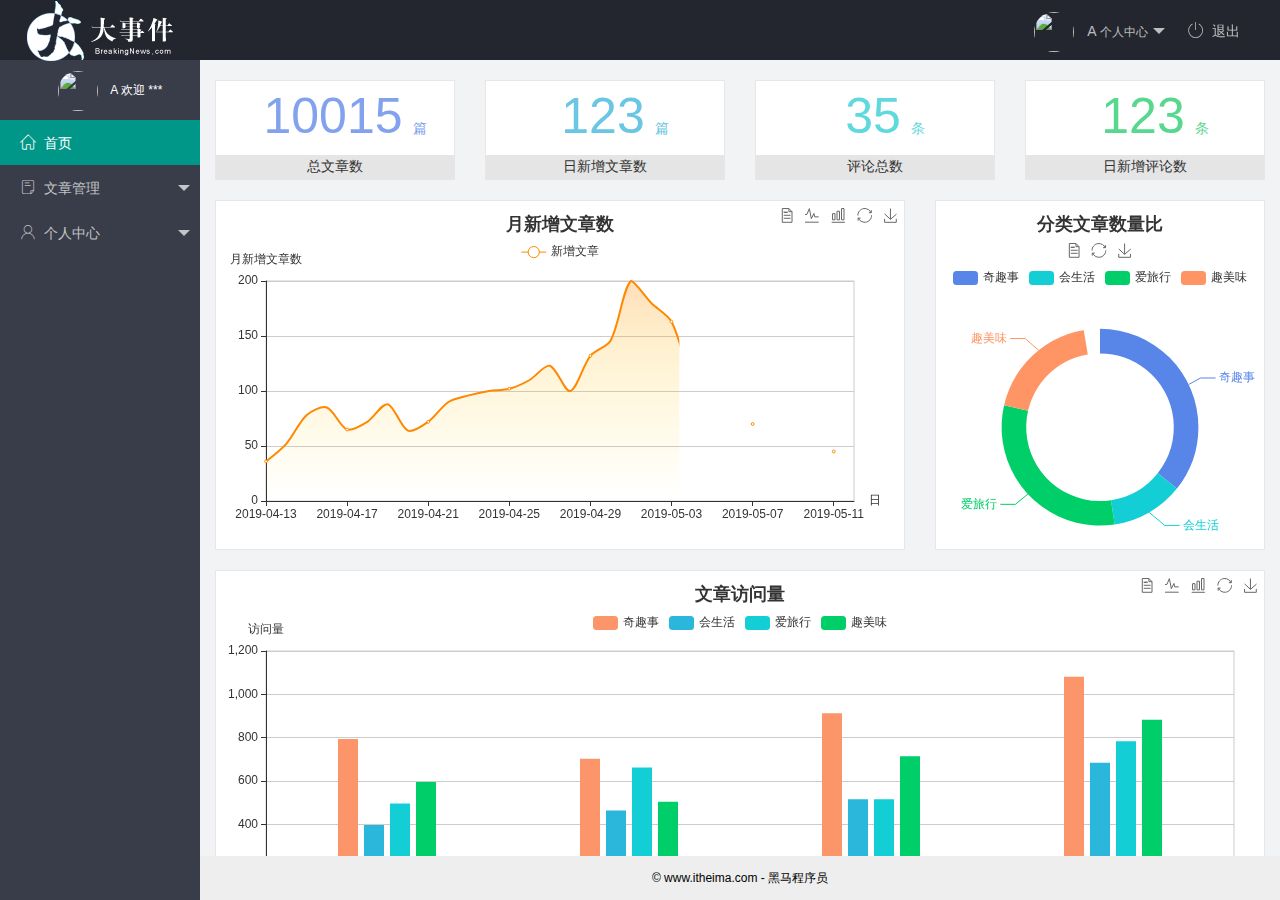
==== commit ceec0815: "后台主页信息完成" ====
--- a/index.html
+++ b/index.html
@@ -59,7 +59,7 @@
                     <li class=" layui-nav-item">
                         <a href="javascript:;"><span class="iconfont icon-16"></span>文章管理</a>
                         <dl class="layui-nav-child">
-                            <dd><a href="javascript:;">
+                            <dd><a href="./article/art_cate.html" target="fm">
                                     <i class="layui-icon layui-icon-app"></i> 文章类别</a></dd>
                             <dd><a href="javascript:;">
                                     <i class="layui-icon layui-icon-app"></i> 文章列表</a></dd>
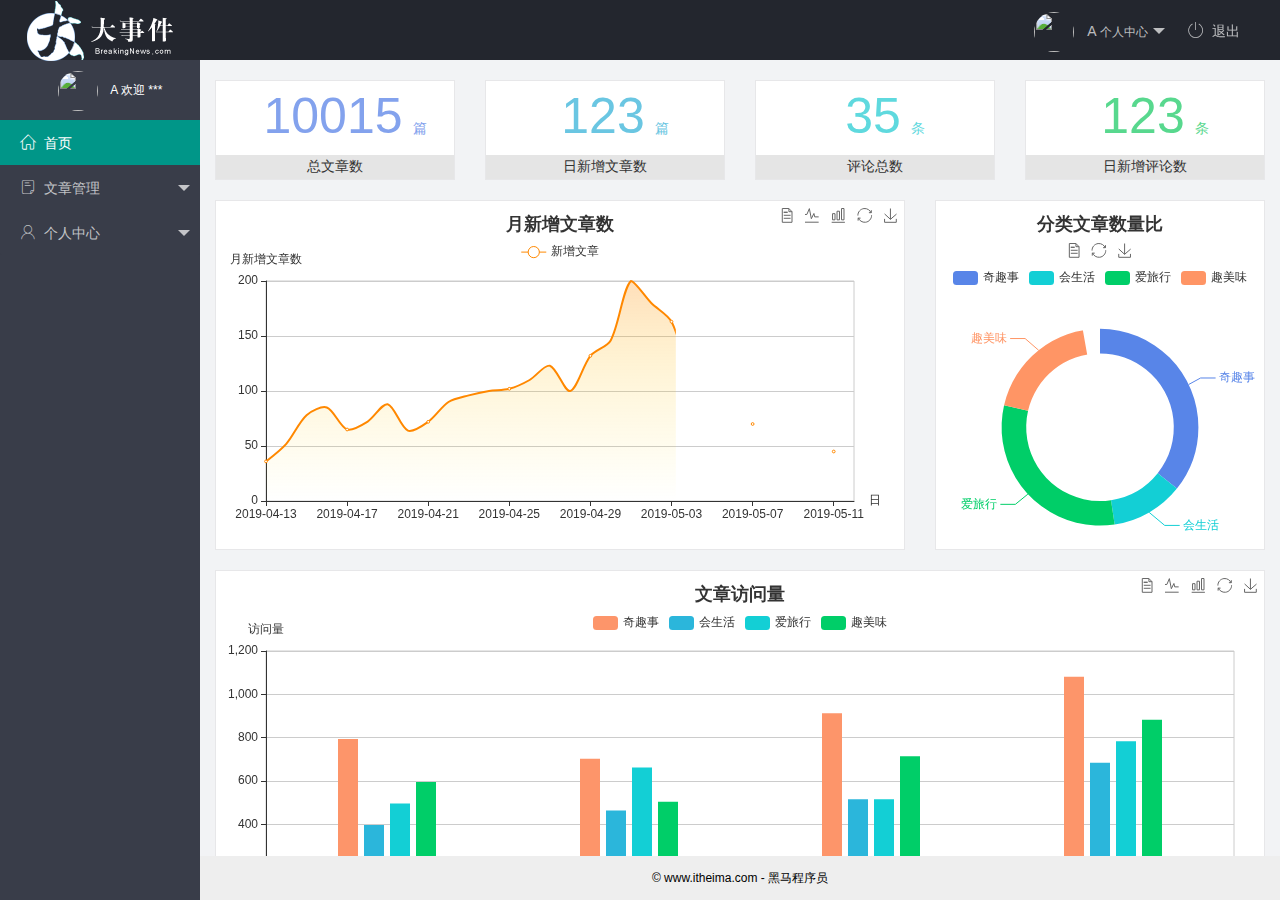
==== commit 6b230c53: "g个人中心模块完成" ====
--- a/index.html
+++ b/index.html
@@ -29,9 +29,9 @@
                         个人中心
                     </a>
                     <dl class="layui-nav-child">
-                        <dd><a href="/user/user_info.html">基本资料</a></dd>
-                        <dd><a href="/user/user_avatar.html">更换头像</a></dd>
-                        <dd><a href="/user/user_pwd.html">重置密码</a></dd>
+                        <dd><a href="/user/user_info.html" target="fm">基本资料</a></dd>
+                        <dd><a href="/user/user_avatar.html" target="fm">更换头像</a></dd>
+                        <dd><a href="/user/user_pwd.html" target="fm">重置密码</a></dd>
                     </dl>
                 </li>
                 <li class="layui-nav-item">
@@ -70,11 +70,13 @@
                     <li class="layui-nav-item">
                         <a href="javascript:;"><span class="iconfont icon-user"></span>个人中心</a>
                         <dl class="layui-nav-child">
-                            <dd><a href="javascript:;"><i class="layui-icon layui-icon-app"></i> 基本资料</a></dd>
+                            <dd><a href="user/user_info.html" target="fm"><i class="layui-icon layui-icon-app"></i>
+                                    基本资料</a></dd>
                             <!-- 修改 index.html 中对应链接的属性 -->
                             <dd><a href="user/user_avatar.html" target="fm"><i class="layui-icon layui-icon-app"></i>
                                     更换头像</a></dd>
-                            <dd><a href="javascript:;"><i class="layui-icon layui-icon-app"></i> 重置密码</a></dd>
+                            <dd><a href="user/user_pwd.html" target="fm"><i class="layui-icon layui-icon-app"></i>
+                                    重置密码</a></dd>
                         </dl>
                     </li>
                 </ul>
@@ -98,7 +100,7 @@
     <!-- 导入baseAPI.JS -->
     <script src="assets/js/baseAPI.js"></script>
     <!-- 导入自己创建的js文件 -->
-    <script src="assets/js/index.js"></script>
+    <script src="./assets/js/index.js"></script>
 </body>
 
 </html>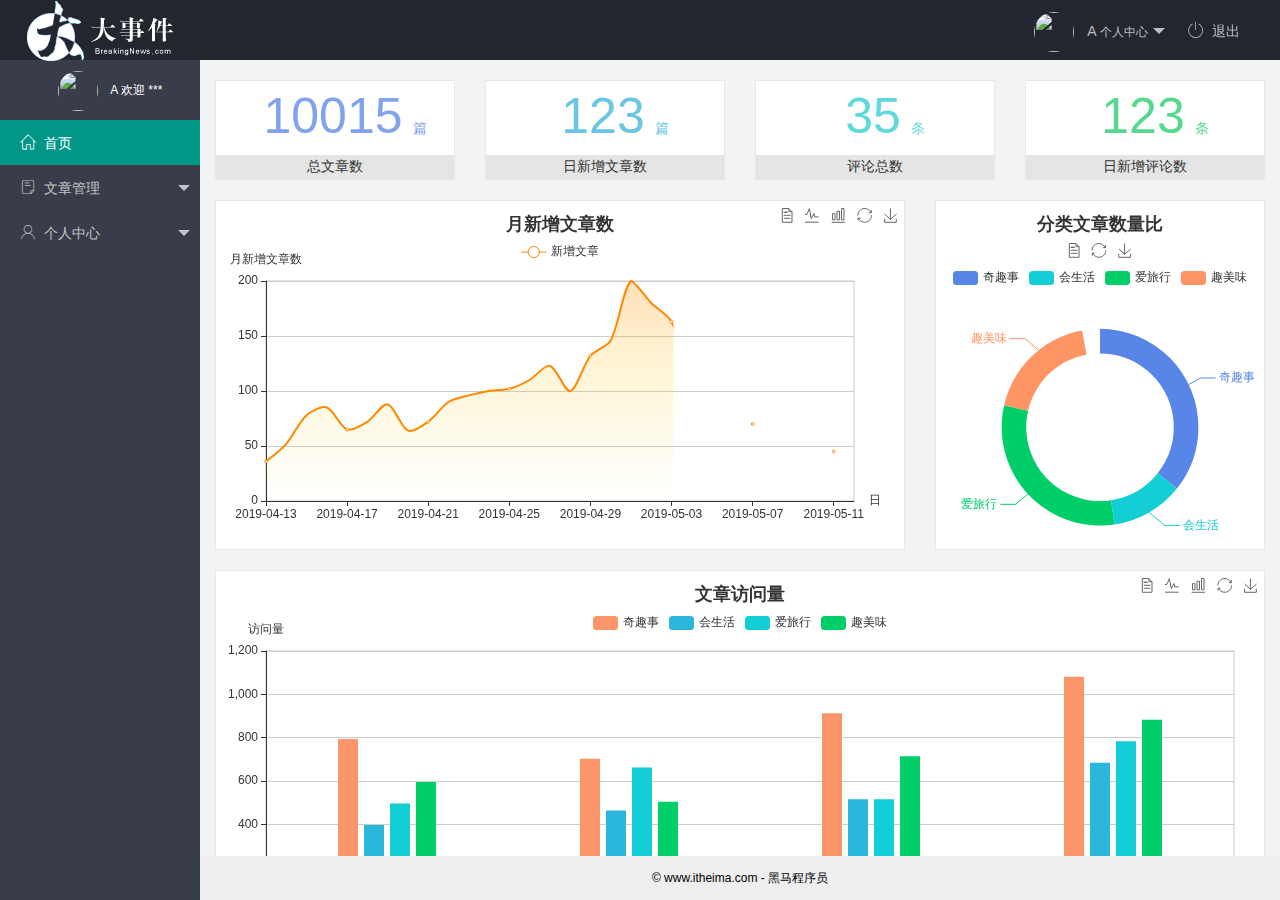
==== commit c8d22dc4: "文章管理模块完成" ====
--- a/index.html
+++ b/index.html
@@ -85,6 +85,7 @@
 
         <div class="layui-body">
             <!-- 内容主体区域 -->
+            <!-- <iframe src="./home/dashboard.html" name="fm" frameborder="0"></iframe> -->
             <iframe src="./home/dashboard.html" name="fm" frameborder="0"></iframe>
         </div>
 
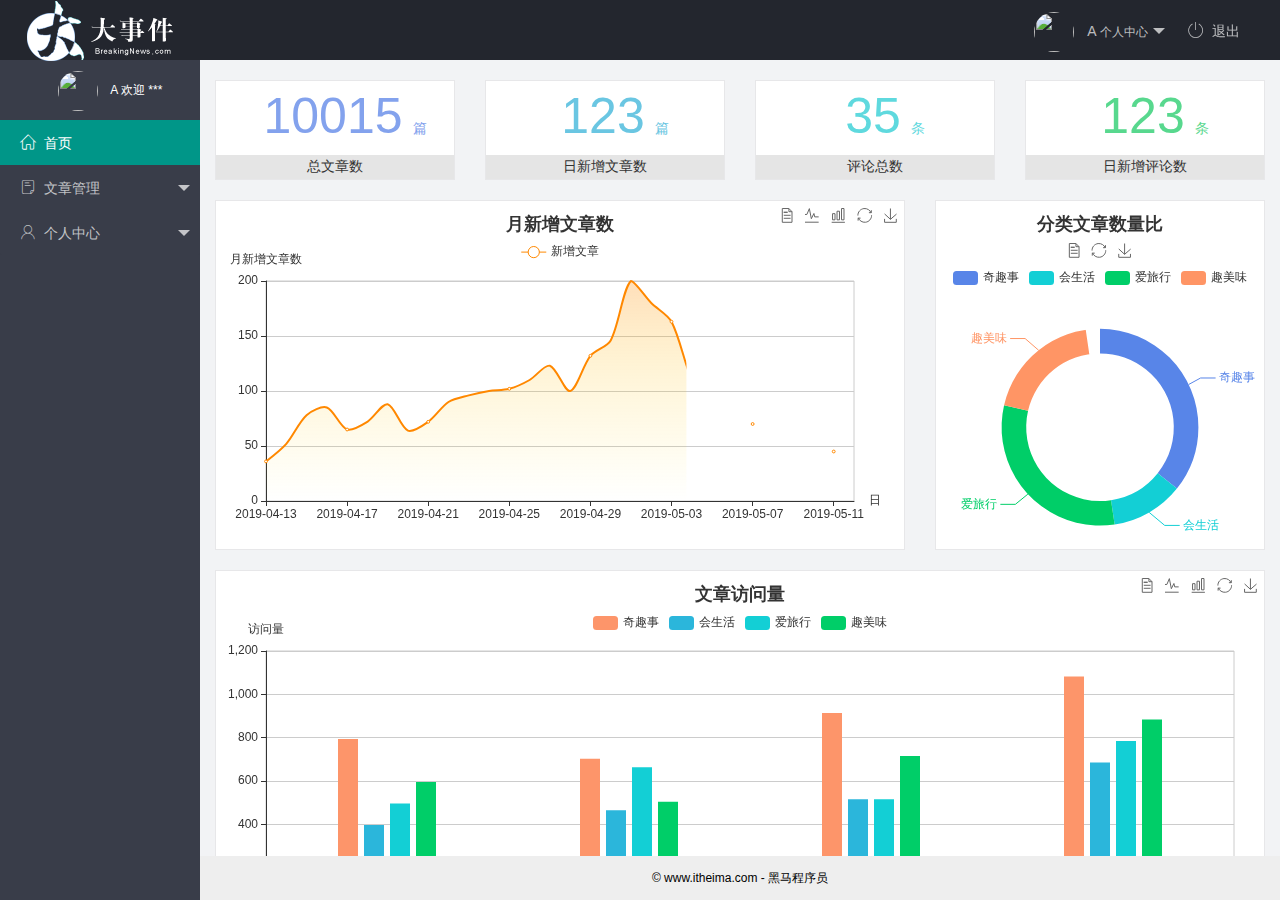
==== commit c0fdb8f1: "完成文章管理相关的功能开发" ====
--- a/index.html
+++ b/index.html
@@ -61,9 +61,9 @@
                         <dl class="layui-nav-child">
                             <dd><a href="./article/art_cate.html" target="fm">
                                     <i class="layui-icon layui-icon-app"></i> 文章类别</a></dd>
-                            <dd><a href="javascript:;">
+                            <dd><a href="./article/art_list.html" target="fm">
                                     <i class="layui-icon layui-icon-app"></i> 文章列表</a></dd>
-                            <dd><a href="javascript:;">
+                            <dd><a href="./article/art_pub.html" target="fm">
                                     <i class="layui-icon layui-icon-app"></i> 发布文章</a></dd>
                         </dl>
                     </li>
